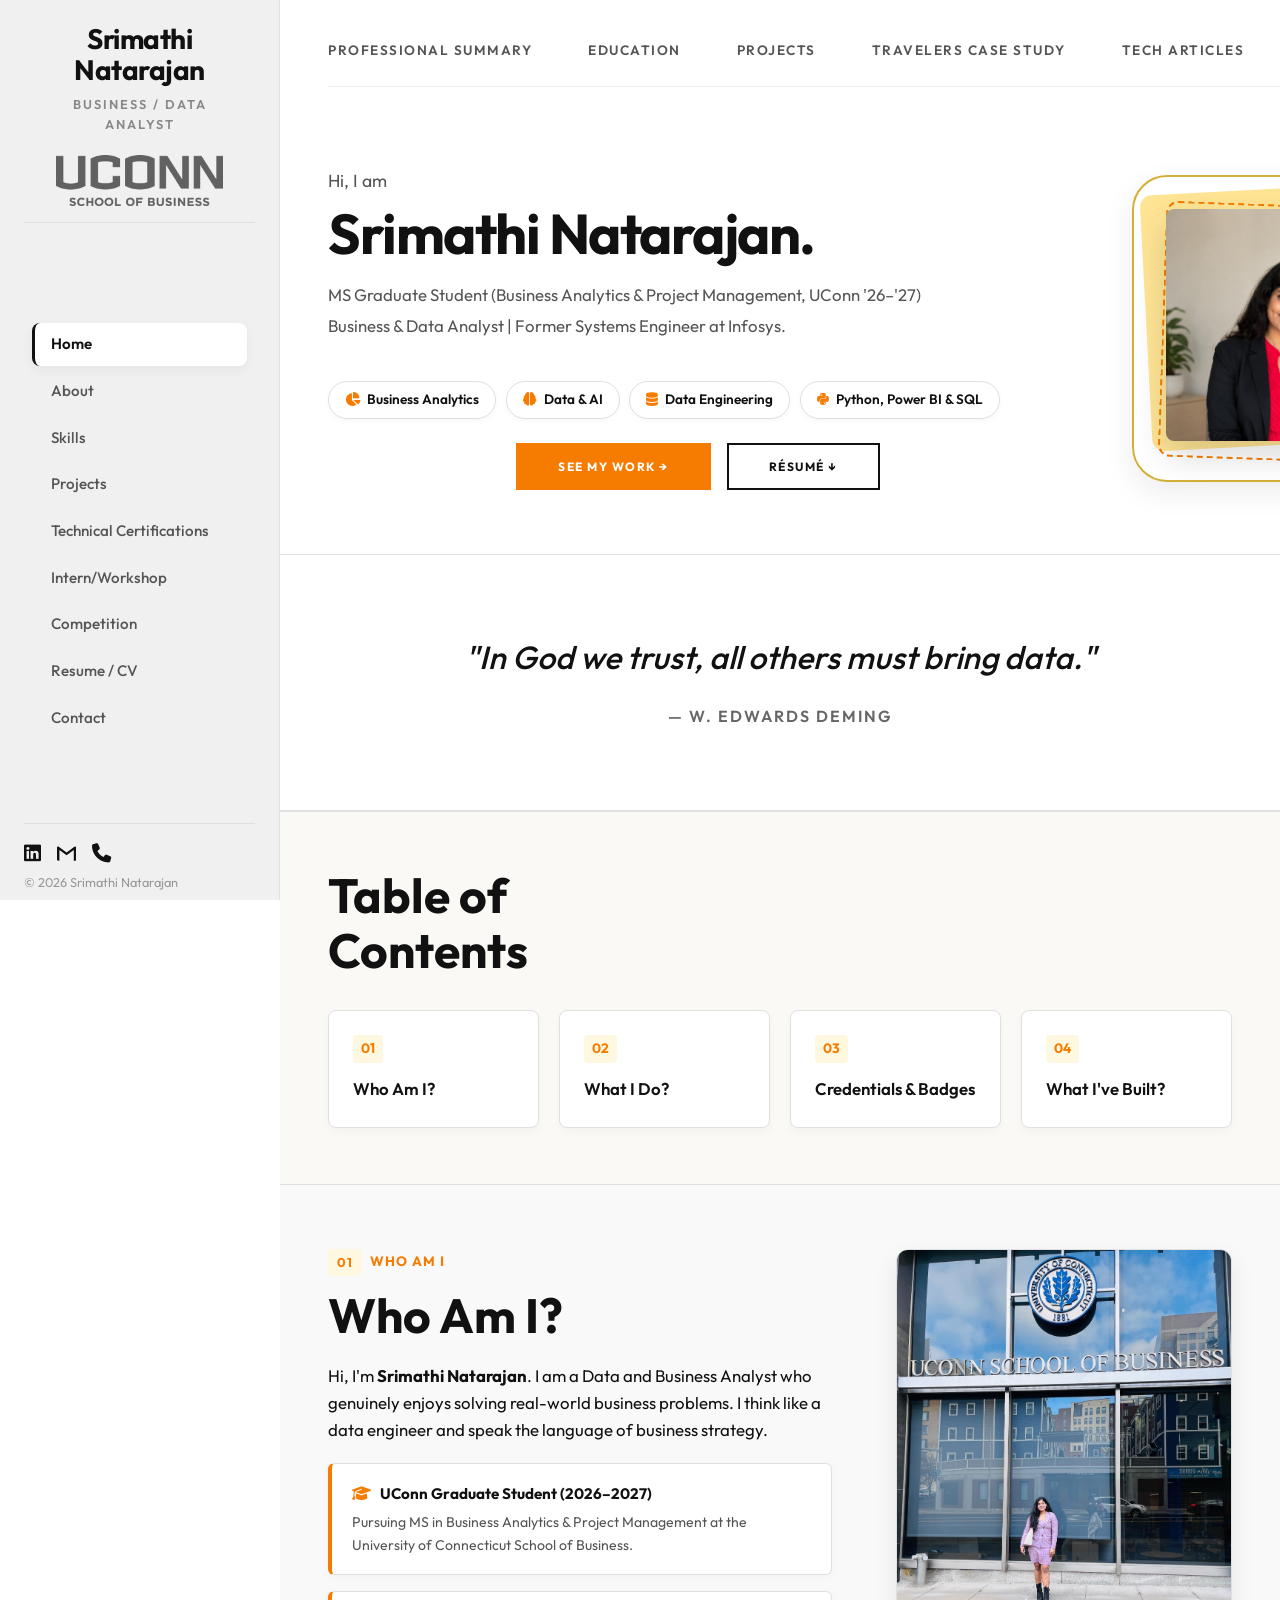
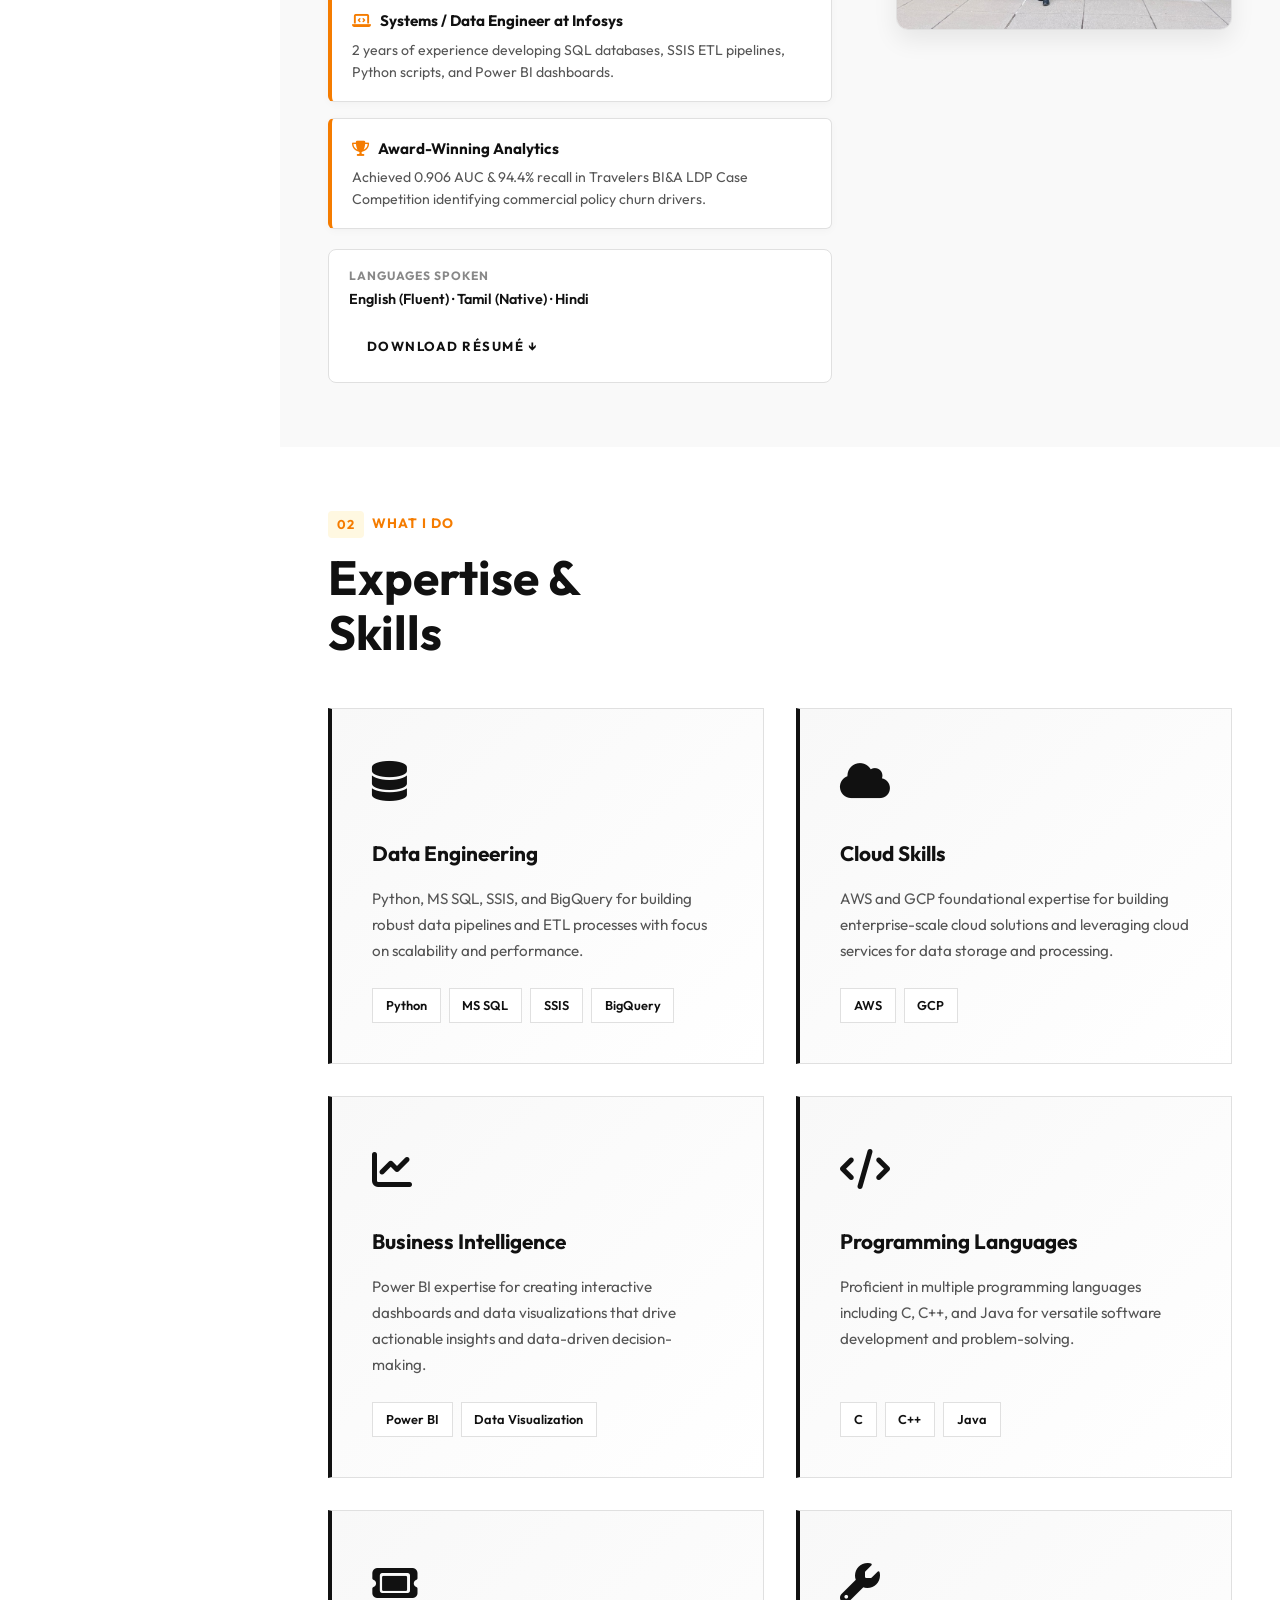
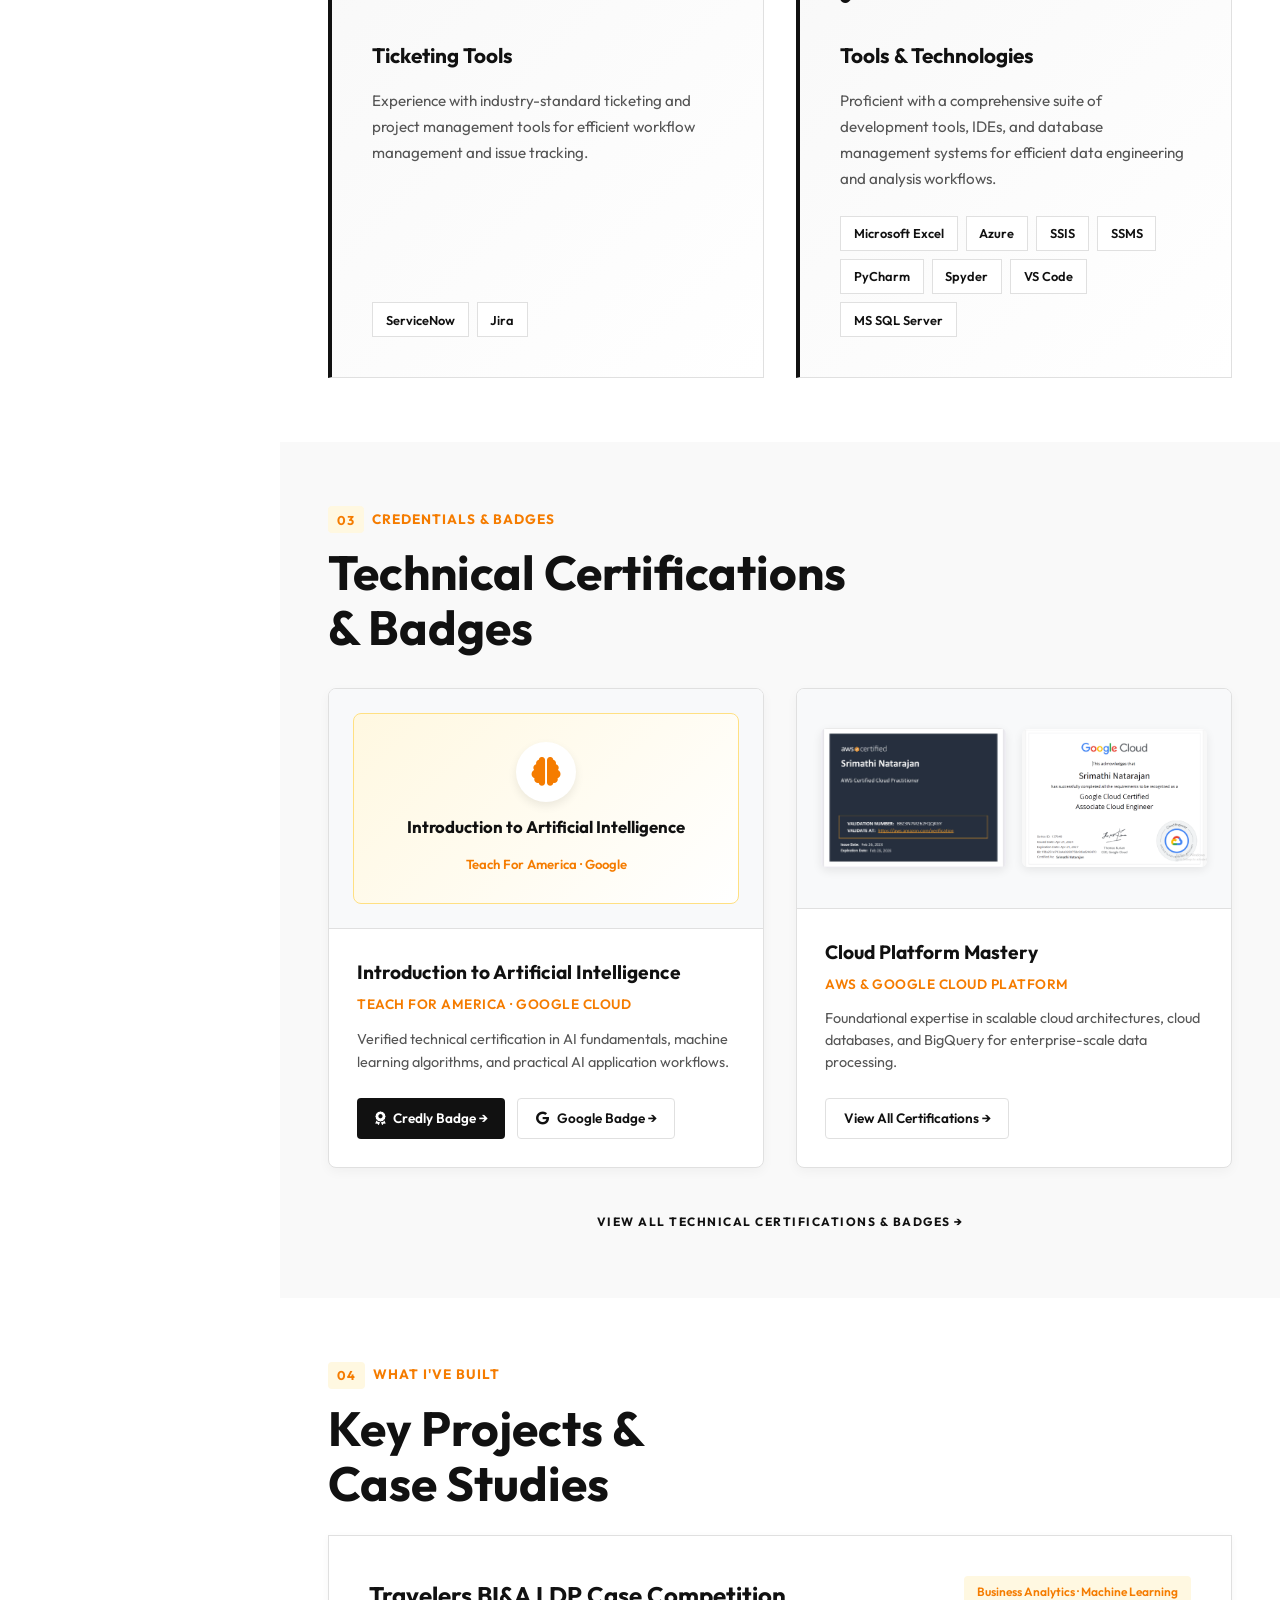
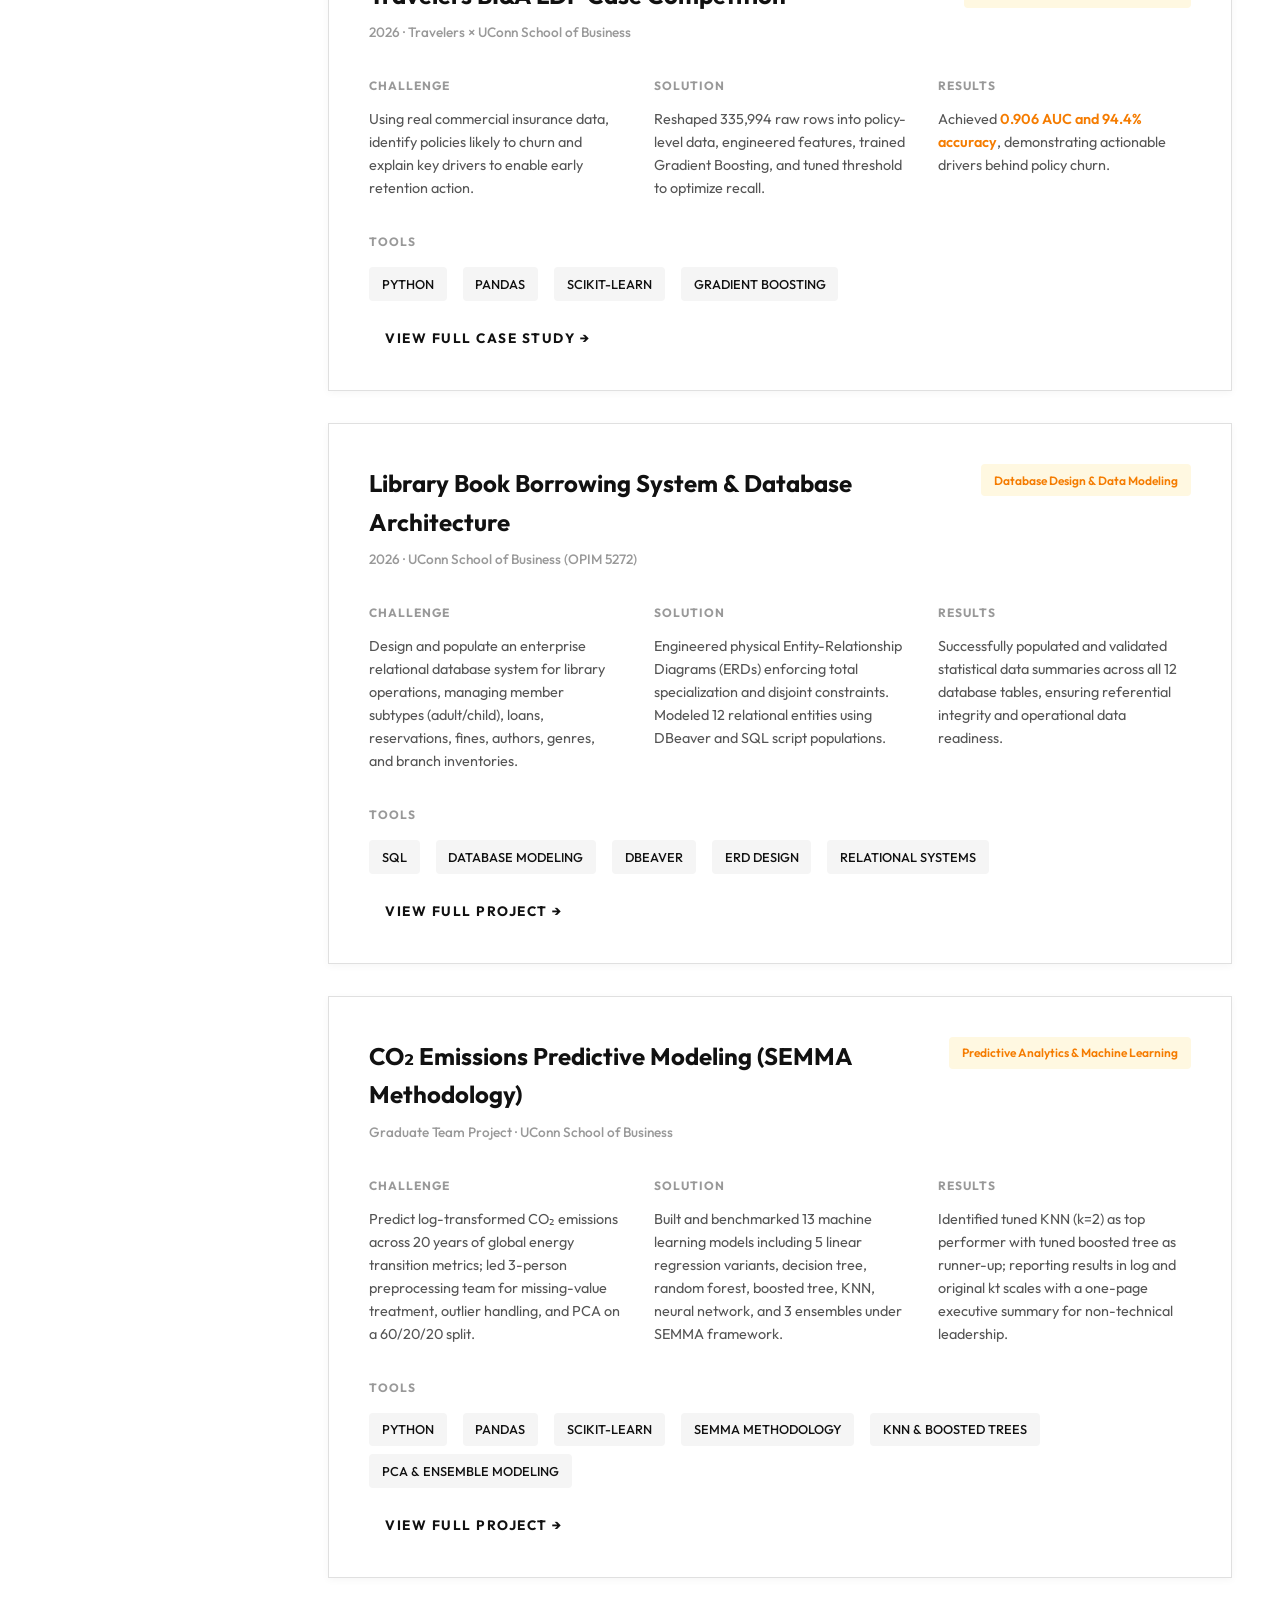
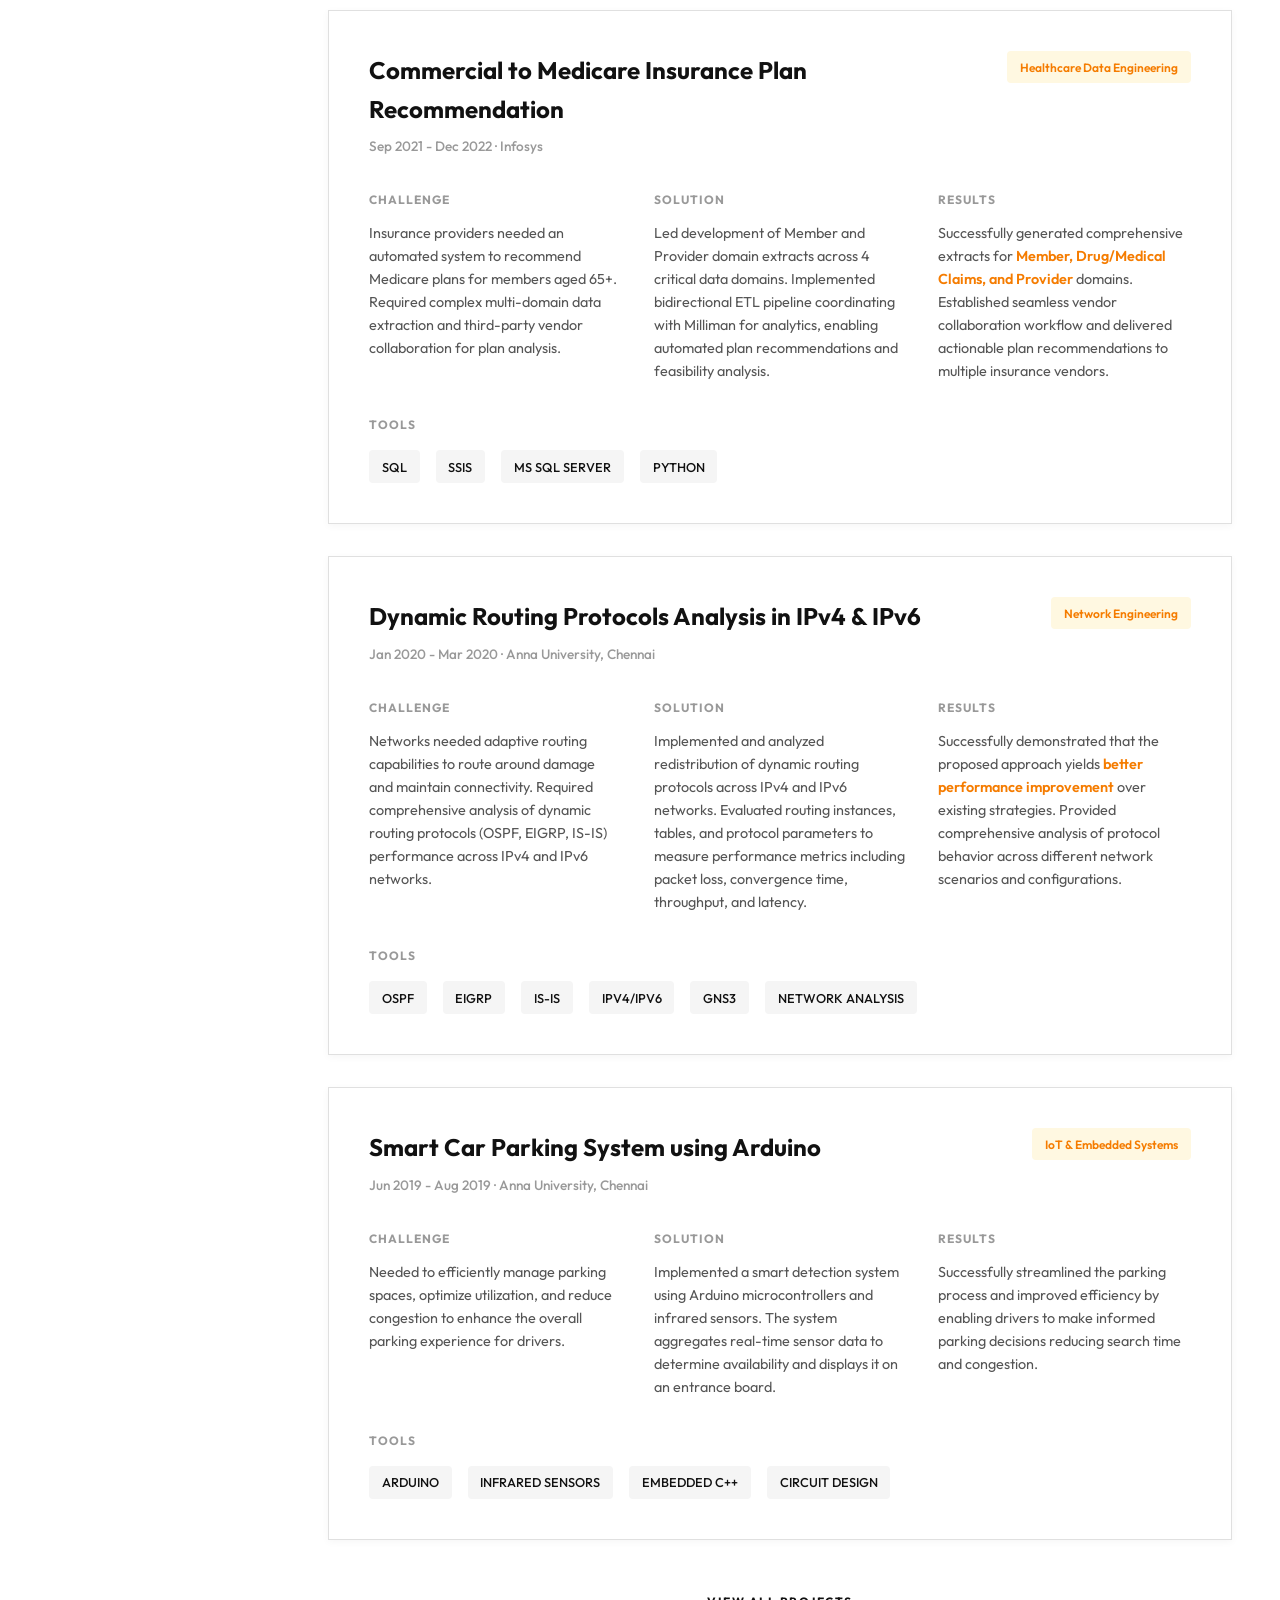
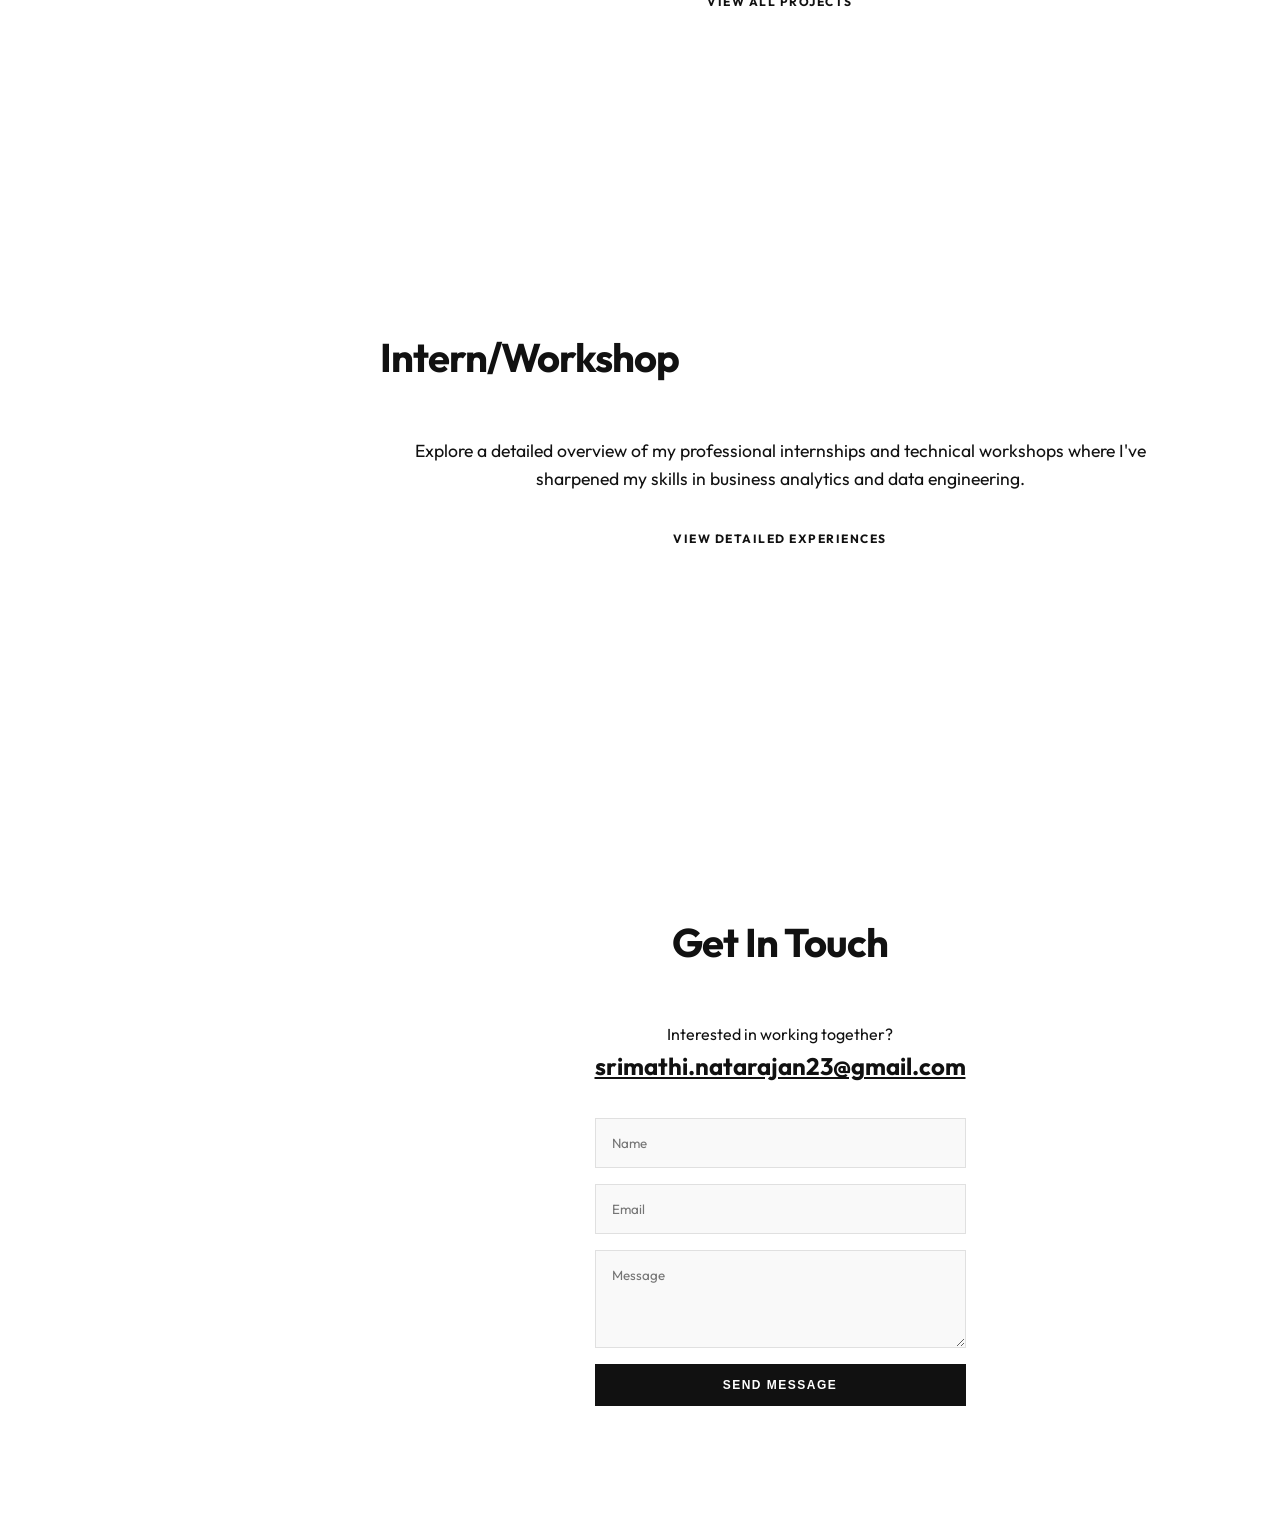
==== index.html @ 3b70337e "Add files via upload" ====
<!DOCTYPE html>
<html lang="en">

<head>
    <meta charset="UTF-8">
    <meta name="viewport" content="width=device-width, initial-scale=1.0">
    <title>Srimathi Natarajan | Portfolio</title>
    <meta name="description" content="Srimathi Natarajan-Business/Data Analyst delivering actionable insights.">
    <link rel="preconnect" href="https://fonts.googleapis.com">
    <link rel="preconnect" href="https://fonts.gstatic.com" crossorigin>
    <link href="https://fonts.googleapis.com/css2?family=Outfit:wght@300;400;500;600;700&display=swap" rel="stylesheet">
    <link rel="stylesheet" href="https://cdnjs.cloudflare.com/ajax/libs/font-awesome/6.4.0/css/all.min.css">
    <link rel="stylesheet" href="style.css">
</head>

<body>
    <div class="app-layout">
        <!-- Sidebar Navigation -->
        <aside class="sidebar">
            <div class="sidebar-header">
                <h2>Srimathi Natarajan</h2>
                <p>Business / Data Analyst</p>
                <div class="logo-container">
                    <img src="uconn_business_logo.png" alt="Uconn Business Logo" class="uconn-logo">
                </div>
            </div>

            <nav class="sidebar-nav">
                <a href="index.html#hero" class="nav-link">Home</a>
                <a href="index.html#about" class="nav-link">About</a>
                <a href="index.html#skills" class="nav-link">Skills</a>
                <a href="projects.html" class="nav-link">Projects</a>
                <a href="certifications.html" class="nav-link">Technical Certifications</a>
                <a href="intern-workshop.html" class="nav-link">Intern/Workshop</a>
                <a href="travelers-case-study.html" class="nav-link">Competition</a>
                <a href="Srimathi_Natarajan_Resume.pdf" target="_blank" class="nav-link"
                    download="Srimathi_Natarajan_Resume">Resume / CV</a>
                <a href="index.html#contact" class="nav-link">Contact</a>
            </nav>

            <div class="sidebar-footer">
                <div class="social-links">
                    <button class="social-btn" data-url="https://www.linkedin.com/in/srimathi-natarajan-424b54169">
                        <i class="fa-brands fa-linkedin"></i>
                    </button>
                    <button class="social-btn"
                        data-url="https://mail.google.com/mail/?view=cm&fs=1&to=srimathi.natarajan23@gmail.com">
                        <svg class="gmail-icon" xmlns="http://www.w3.org/2000/svg" viewBox="0 0 24 24">
                            <path
                                d="M24 4.5v15c0 .85-.65 1.5-1.5 1.5H21V7.39l-9 6.58-9-6.58V21H1.5C.65 21 0 20.35 0 19.5v-15c0-1.17 1.32-1.88 2.26-1.19L12 10.61l9.74-7.3c.94-.69 2.26 0 2.26 1.19z" />
                        </svg>
                    </button>
                    <button class="social-btn" data-url="tel:8607077606">
                        <i class="fa-solid fa-phone"></i>
                    </button>
                </div>
                <p>&copy; <span id="year"></span> Srimathi Natarajan</p>
            </div>
        </aside>

        <!-- Mobile Header Toggle -->
        <div class="mobile-toggle-bar">
            <div class="brand">Srimathi</div>
            <button class="menu-toggle"><i class="fa-solid fa-bars"></i></button>
        </div>

        <!-- Main Content -->
        <main class="main-content">
            <!-- Hero Section -->
            <section id="hero" class="section hero-section">
                <div class="container hero-container-stacked">
                    <!-- Navigation at the very top of hero section -->
                    <div class="hero-sub-nav">
                        <a href="professional-summary.html">Professional Summary</a>
                        <a href="education.html">Education</a>
                        <a href="projects.html">Projects</a>
                        <a href="travelers-case-study.html">Travelers Case Study</a>
                        <a href="tech-articles.html">Tech Articles</a>
                        <a href="volunteership.html">Volunteership</a>
                    </div>

                    <div class="hero-container">
                        <div class="hero-text">
                            <p class="greeting">Hi, I am</p>
                            <h1>Srimathi Natarajan.</h1>
                            <h3>MS Graduate Student (Business Analytics &amp; Project Management, UConn '26–'27)<br>
                                Business &amp; Data Analyst | Former Systems Engineer at Infosys.</h3>
                            
                            <!-- Hero Skill Pill Tags (Meghana Style) -->
                            <div class="hero-tags">
                                <span class="hero-tag-pill"><i class="fa-solid fa-chart-pie" style="color:#f57c00; margin-right:4px;"></i> Business Analytics</span>
                                <span class="hero-tag-pill"><i class="fa-solid fa-brain" style="color:#f57c00; margin-right:4px;"></i> Data &amp; AI</span>
                                <span class="hero-tag-pill"><i class="fa-solid fa-database" style="color:#f57c00; margin-right:4px;"></i> Data Engineering</span>
                                <span class="hero-tag-pill"><i class="fa-brands fa-python" style="color:#f57c00; margin-right:4px;"></i> Python, Power BI &amp; SQL</span>
                            </div>

                            <div class="hero-actions" style="margin-top: 1.5rem;">
                                <a href="#work" class="btn btn-primary" style="background:#f57c00; border-color:#f57c00;">SEE MY WORK &rarr;</a>
                                <a href="Srimathi_Natarajan_Resume.pdf" target="_blank" class="btn btn-outline">RÉSUMÉ &darr;</a>
                            </div>
                        </div>

                        <!-- Photo Stack Effect (Meghana Style) -->
                        <div class="hero-image-wrapper">
                            <div class="hero-photo-stack">
                                <div class="sq sq1"></div>
                                <div class="sq sq2"></div>
                                <img src="srimathi_about_photo.jpg" alt="Srimathi Natarajan" class="profile-img">
                            </div>
                        </div>
                    </div>
                </div>
            </section>

            <!-- Quote Section -->
            <section class="quote-section">
                <div class="container">
                    <div class="quote-content">
                        <p class="quote-text">"In God we trust, all others must bring data."</p>
                        <p class="quote-author">— W. Edwards Deming</p>
                    </div>
                </div>
            </section>

            <!-- Table of Contents Section (Meghana Style) -->
            <section id="toc" class="toc-section">
                <div class="container">
                    <div class="toc-top">
                        <h2 class="display-title" style="margin-bottom:0">Table of<br>Contents</h2>
                        <div style="max-width: 320px; color: #f57c00;">
                            <svg viewBox="0 0 400 36" fill="none" xmlns="http://www.w3.org/2000/svg" preserveAspectRatio="none">
                                <path d="M0 18 Q 25 2 50 18 T 100 18 T 150 18 T 200 18 T 250 18 T 300 18 T 350 18 T 400 18" stroke="currentColor" stroke-width="2.5" fill="none"/>
                                <path d="M0 28 Q 25 12 50 28 T 100 28 T 150 28 T 200 28 T 250 28 T 300 28 T 350 28 T 400 28" stroke="currentColor" stroke-width="2" fill="none" opacity="0.4"/>
                            </svg>
                        </div>
                    </div>
                    <div class="toc-grid">
                        <a href="#about" class="toc-card"><span>01</span>Who Am I?</a>
                        <a href="#skills" class="toc-card"><span>02</span>What I Do?</a>
                        <a href="#certifications" class="toc-card"><span>03</span>Credentials &amp; Badges</a>
                        <a href="#projects" class="toc-card"><span>04</span>What I've Built?</a>
                    </div>
                </div>
            </section>

            <!-- About Section (Who Am I?) -->
            <section id="about" class="section bg-grey">
                <div class="container">
                    <div class="about-grid" style="align-items: flex-start;">
                        <!-- Left Column: Bio & Core Highlights -->
                        <div class="about-text">
                            <div class="eyebrow-badge"><span class="eyebrow-num">01</span> Who Am I</div>
                            <h2 class="display-title" style="margin-bottom: 1.25rem;">Who Am I?</h2>

                            <p style="font-size: 1.05rem; line-height: 1.6; color: var(--text-black); margin-bottom: 1.25rem;">
                                Hi, I'm <strong>Srimathi Natarajan</strong>. I am a Data and Business Analyst who genuinely enjoys solving real-world business problems. I think like a data engineer and speak the language of business strategy.
                            </p>

                            <!-- Feature Highlight Cards to eliminate white space -->
                            <div style="display: flex; flex-direction: column; gap: 1rem; margin-top: 1.25rem;">
                                <div style="background: #fff; border: 1px solid var(--border-color); border-left: 4px solid #f57c00; padding: 1.1rem 1.25rem; border-radius: 6px; box-shadow: 0 2px 8px rgba(0,0,0,0.03);">
                                    <h4 style="font-size: 0.95rem; font-weight: 700; margin-bottom: 0.3rem; color: var(--text-black);"><i class="fa-solid fa-graduation-cap" style="color:#f57c00; margin-right: 6px;"></i> UConn Graduate Student (2026–2027)</h4>
                                    <p style="font-size: 0.88rem; color: var(--text-grey); margin: 0;">Pursuing MS in Business Analytics &amp; Project Management at the University of Connecticut School of Business.</p>
                                </div>

                                <div style="background: #fff; border: 1px solid var(--border-color); border-left: 4px solid #f57c00; padding: 1.1rem 1.25rem; border-radius: 6px; box-shadow: 0 2px 8px rgba(0,0,0,0.03);">
                                    <h4 style="font-size: 0.95rem; font-weight: 700; margin-bottom: 0.3rem; color: var(--text-black);"><i class="fa-solid fa-laptop-code" style="color:#f57c00; margin-right: 6px;"></i> Systems / Data Engineer at Infosys</h4>
                                    <p style="font-size: 0.88rem; color: var(--text-grey); margin: 0;">2 years of experience developing SQL databases, SSIS ETL pipelines, Python scripts, and Power BI dashboards.</p>
                                </div>

                                <div style="background: #fff; border: 1px solid var(--border-color); border-left: 4px solid #f57c00; padding: 1.1rem 1.25rem; border-radius: 6px; box-shadow: 0 2px 8px rgba(0,0,0,0.03);">
                                    <h4 style="font-size: 0.95rem; font-weight: 700; margin-bottom: 0.3rem; color: var(--text-black);"><i class="fa-solid fa-trophy" style="color:#f57c00; margin-right: 6px;"></i> Award-Winning Analytics</h4>
                                    <p style="font-size: 0.88rem; color: var(--text-grey); margin: 0;">Achieved 0.906 AUC &amp; 94.4% recall in Travelers BI&amp;A LDP Case Competition identifying commercial policy churn drivers.</p>
                                </div>
                            </div>

                            <!-- Languages & Resume Download Action Bar -->
                            <div style="display: flex; flex-wrap: wrap; align-items: center; justify-content: space-between; gap: 1rem; margin-top: 1.25rem; background: #fff; border: 1px solid var(--border-color); padding: 1rem 1.25rem; border-radius: 8px;">
                                <div>
                                    <span style="font-size: 0.75rem; font-weight: 700; text-transform: uppercase; color: #888; letter-spacing: 1px; display: block;">Languages Spoken</span>
                                    <span style="font-size: 0.9rem; font-weight: 600; color: var(--text-black);">English (Fluent) &middot; Tamil (Native) &middot; Hindi</span>
                                </div>
                                <a href="Srimathi_Natarajan_Resume.pdf" target="_blank" class="btn btn-dark" style="text-decoration: none; font-size: 0.82rem; padding: 0.55rem 1.1rem; border-radius: 4px;">Download Résumé &darr;</a>
                            </div>
                        </div>

                        <!-- Right Column: UConn Photo -->
                        <div class="about-visuals" style="width: 100%;">
                            <div style="width: 100%; border-radius: 12px; overflow: hidden; border: 1px solid var(--border-color); box-shadow: 0 10px 25px rgba(0,0,0,0.08); background: #fff;">
                                <img src="srimathi_uconn_school_of_business.jpg" alt="Srimathi Natarajan - UConn School of Business" style="width: 100%; height: auto; display: block; object-fit: contain;">
                            </div>
                        </div>
                    </div>
                </div>
            </section>


            <!-- Skills Section -->
            <section id="skills" class="section">
                <div class="container">
                    <div class="eyebrow-badge"><span class="eyebrow-num">02</span> What I Do</div>
                    <h2 class="display-title">Expertise &amp;<br>Skills</h2>
                    <div class="skills-grid">
                        <!-- Data Engineering Card -->
                        <div class="skill-card">
                            <div class="skill-icon">
                                <i class="fa-solid fa-database"></i>
                            </div>
                            <h3 class="skill-card-title">Data Engineering</h3>
                            <p class="skill-card-desc">Python, MS SQL, SSIS, and BigQuery for building robust data
                                pipelines and ETL processes with focus on scalability and performance.</p>
                            <div class="skill-tags">
                                <span>Python</span>
                                <span>MS SQL</span>
                                <span>SSIS</span>
                                <span>BigQuery</span>
                            </div>
                        </div>

                        <!-- Cloud Platforms Card -->
                        <div class="skill-card">
                            <div class="skill-icon">
                                <i class="fa-solid fa-cloud"></i>
                            </div>
                            <h3 class="skill-card-title">Cloud Skills</h3>
                            <p class="skill-card-desc">AWS and GCP foundational expertise for building enterprise-scale
                                cloud solutions and leveraging cloud services for data storage and processing.</p>
                            <div class="skill-tags">
                                <span>AWS</span>
                                <span>GCP</span>
                            </div>
                        </div>

                        <!-- Business Intelligence Card -->
                        <div class="skill-card">
                            <div class="skill-icon">
                                <i class="fa-solid fa-chart-line"></i>
                            </div>
                            <h3 class="skill-card-title">Business Intelligence</h3>
                            <p class="skill-card-desc">Power BI expertise for creating interactive dashboards and data
                                visualizations that drive actionable insights and data-driven decision-making.</p>
                            <div class="skill-tags">
                                <span>Power BI</span>
                                <span>Data Visualization</span>
                            </div>
                        </div>

                        <!-- Programming Languages Card -->
                        <div class="skill-card">
                            <div class="skill-icon">
                                <i class="fa-solid fa-code"></i>
                            </div>
                            <h3 class="skill-card-title">Programming Languages</h3>
                            <p class="skill-card-desc">Proficient in multiple programming languages including C, C++,
                                and Java for versatile software development and problem-solving.</p>
                            <div class="skill-tags">
                                <span>C</span>
                                <span>C++</span>
                                <span>Java</span>
                            </div>
                        </div>

                        <!-- Ticketing Tools Card -->
                        <div class="skill-card">
                            <div class="skill-icon">
                                <i class="fa-solid fa-ticket"></i>
                            </div>
                            <h3 class="skill-card-title">Ticketing Tools</h3>
                            <p class="skill-card-desc">Experience with industry-standard ticketing and project
                                management tools for efficient workflow management and issue tracking.</p>
                            <div class="skill-tags">
                                <span>ServiceNow</span>
                                <span>Jira</span>
                            </div>
                        </div>

                        <!-- Tools & Technologies Card -->
                        <div class="skill-card">
                            <div class="skill-icon">
                                <i class="fa-solid fa-wrench"></i>
                            </div>
                            <h3 class="skill-card-title">Tools & Technologies</h3>
                            <p class="skill-card-desc">Proficient with a comprehensive suite of development tools, IDEs,
                                and database management systems for efficient data engineering and analysis workflows.
                            </p>
                            <div class="skill-tags">
                                <span>Microsoft Excel</span>
                                <span>Azure</span>
                                <span>SSIS</span>
                                <span>SSMS</span>
                                <span>PyCharm</span>
                                <span>Spyder</span>
                                <span>VS Code</span>
                                <span>MS SQL Server</span>
                            </div>
                        </div>
                    </div>
                </div>
            </section>

            <!-- Certifications & Badges Section -->
            <section id="certifications" class="section bg-grey">
                <div class="container">
                    <div class="eyebrow-badge"><span class="eyebrow-num">03</span> Credentials &amp; Badges</div>
                    <h2 class="display-title">Technical Certifications<br>&amp; Badges</h2>
                    <div class="cert-showcase-grid">

                        <!-- AI Certification Card -->
                        <div class="cert-visual-card">
                            <div class="cert-media-wrap">
                                <div class="cert-badge-box">
                                    <div class="cert-badge-icon-wrapper">
                                        <i class="fa-solid fa-brain"></i>
                                    </div>
                                    <strong style="font-size: 1.05rem; color: var(--text-black);">Introduction to Artificial Intelligence</strong>
                                    <span style="font-size: 0.82rem; color: #f57c00; font-weight: 600;">Teach For America &middot; Google</span>
                                </div>
                            </div>
                            <div class="cert-body">
                                <h3>Introduction to Artificial Intelligence</h3>
                                <p class="cert-org">Teach For America &middot; Google Cloud</p>
                                <p>Verified technical certification in AI fundamentals, machine learning algorithms, and practical AI application workflows.</p>
                                <div class="cert-links">
                                    <a href="https://www.credly.com/badges/fa4dc673-edb9-4916-a87b-080b21020814" target="_blank" rel="noopener noreferrer" class="cert-link-btn">
                                        <i class="fa-solid fa-award"></i> Credly Badge &rarr;
                                    </a>
                                    <a href="https://www.skills.google/public_profiles/f2c7f823-67c6-489e-9fb5-f563c158ccdb/badges/26082432" target="_blank" rel="noopener noreferrer" class="cert-link-btn btn-outline-cert">
                                        <i class="fa-brands fa-google"></i> Google Badge &rarr;
                                    </a>
                                </div>
                            </div>
                        </div>

                        <!-- Cloud Mastery Card -->
                        <div class="cert-visual-card">
                            <div class="cert-media-wrap">
                                <img src="aws_certification.png" alt="AWS Certified Cloud Practitioner">
                                <img src="gcp_certification.png" alt="Google Cloud Certified Associate Cloud Engineer">
                            </div>
                            <div class="cert-body">
                                <h3>Cloud Platform Mastery</h3>
                                <p class="cert-org">AWS &amp; Google Cloud Platform</p>
                                <p>Foundational expertise in scalable cloud architectures, cloud databases, and BigQuery for enterprise-scale data processing.</p>
                                <div class="cert-links">
                                    <a href="certifications.html" class="cert-link-btn btn-outline-cert">
                                        View All Certifications &rarr;
                                    </a>
                                </div>
                            </div>
                        </div>

                    </div>
                    <div style="text-align: center; margin-top: 2.5rem;">
                        <a href="certifications.html" class="btn btn-dark" style="text-decoration: none;">View All Technical Certifications &amp; Badges &rarr;</a>
                    </div>
                </div>
            </section>

            <!-- Projects Section -->
            <section id="projects" class="section">
                <div class="container">
                    <div class="eyebrow-badge"><span class="eyebrow-num">04</span> What I've Built</div>
                    <h2 class="display-title">Key Projects &amp;<br>Case Studies</h2>
                    <div class="projects-grid">
                        <!-- Travelers BI&A Case Competition -->
                        <div class="project-card-modern">
                            <div class="project-header">
                                <h3>Travelers BI&amp;A LDP Case Competition</h3>
                                <span class="project-badge">Business Analytics · Machine Learning</span>
                            </div>
                            <p class="project-date">2026 · Travelers × UConn School of Business</p>

                            <div class="project-sections">
                                <div class="project-section">
                                    <h4>CHALLENGE</h4>
                                    <p>Using real commercial insurance data, identify policies likely to churn and explain key drivers to enable early retention action.</p>
                                </div>

                                <div class="project-section">
                                    <h4>SOLUTION</h4>
                                    <p>Reshaped 335,994 raw rows into policy-level data, engineered features, trained Gradient Boosting, and tuned threshold to optimize recall.</p>
                                </div>

                                <div class="project-section">
                                    <h4>RESULTS</h4>
                                    <p>Achieved <strong>0.906 AUC and 94.4% accuracy</strong>, demonstrating actionable drivers behind policy churn.</p>
                                </div>
                            </div>

                            <div class="project-tools">
                                <h4>TOOLS</h4>
                                <div class="tech-tags">
                                    <span>Python</span>
                                    <span>pandas</span>
                                    <span>scikit-learn</span>
                                    <span>Gradient Boosting</span>
                                </div>
                            </div>
                            <div style="margin-top: 1.5rem;">
                                <a href="travelers-case-study.html" class="btn btn-dark" style="text-decoration: none; font-size: 0.85rem; padding: 0.5rem 1rem;">View Full Case Study &rarr;</a>
                            </div>
                        </div>

                        <!-- Library Book Borrowing System (OPIM 5272) -->
                        <div class="project-card-modern">
                            <div class="project-header">
                                <h3>Library Book Borrowing System &amp; Database Architecture</h3>
                                <span class="project-badge">Database Design &amp; Data Modeling</span>
                            </div>
                            <p class="project-date">2026 · UConn School of Business (OPIM 5272)</p>

                            <div class="project-sections">
                                <div class="project-section">
                                    <h4>CHALLENGE</h4>
                                    <p>Design and populate an enterprise relational database system for library operations, managing member subtypes (adult/child), loans, reservations, fines, authors, genres, and branch inventories.</p>
                                </div>

                                <div class="project-section">
                                    <h4>SOLUTION</h4>
                                    <p>Engineered physical Entity-Relationship Diagrams (ERDs) enforcing total specialization and disjoint constraints. Modeled 12 relational entities using DBeaver and SQL script populations.</p>
                                </div>

                                <div class="project-section">
                                    <h4>RESULTS</h4>
                                    <p>Successfully populated and validated statistical data summaries across all 12 database tables, ensuring referential integrity and operational data readiness.</p>
                                </div>
                            </div>

                            <div class="project-tools">
                                <h4>TOOLS</h4>
                                <div class="tech-tags">
                                    <span>SQL</span>
                                    <span>Database Modeling</span>
                                    <span>DBeaver</span>
                                    <span>ERD Design</span>
                                    <span>Relational Systems</span>
                                </div>
                            </div>
                            <div style="margin-top: 1.5rem;">
                                <a href="library-database-case-study.html" class="btn btn-dark" style="text-decoration: none; font-size: 0.85rem; padding: 0.5rem 1rem;">View Full Project &rarr;</a>
                            </div>
                        </div>

                        <!-- Global Energy & CO2 Emissions Predictive Modeling (SEMMA Methodology) -->
                        <div class="project-card-modern">
                            <div class="project-header">
                                <h3>CO₂ Emissions Predictive Modeling (SEMMA Methodology)</h3>
                                <span class="project-badge">Predictive Analytics &amp; Machine Learning</span>
                            </div>
                            <p class="project-date">Graduate Team Project · UConn School of Business</p>

                            <div class="project-sections">
                                <div class="project-section">
                                    <h4>CHALLENGE</h4>
                                    <p>Predict log-transformed CO₂ emissions across 20 years of global energy transition metrics; led 3-person preprocessing team for missing-value treatment, outlier handling, and PCA on a 60/20/20 split.</p>
                                </div>

                                <div class="project-section">
                                    <h4>SOLUTION</h4>
                                    <p>Built and benchmarked 13 machine learning models including 5 linear regression variants, decision tree, random forest, boosted tree, KNN, neural network, and 3 ensembles under SEMMA framework.</p>
                                </div>

                                <div class="project-section">
                                    <h4>RESULTS</h4>
                                    <p>Identified tuned KNN (k=2) as top performer with tuned boosted tree as runner-up; reporting results in log and original kt scales with a one-page executive summary for non-technical leadership.</p>
                                </div>
                            </div>

                            <div class="project-tools">
                                <h4>TOOLS</h4>
                                <div class="tech-tags">
                                    <span>Python</span>
                                    <span>pandas</span>
                                    <span>scikit-learn</span>
                                    <span>SEMMA Methodology</span>
                                    <span>KNN &amp; Boosted Trees</span>
                                    <span>PCA &amp; Ensemble Modeling</span>
                                </div>
                            </div>
                            <div style="margin-top: 1.5rem;">
                                <a href="sustainable-energy-case-study.html" class="btn btn-dark" style="text-decoration: none; font-size: 0.85rem; padding: 0.5rem 1rem;">View Full Project &rarr;</a>
                            </div>
                        </div>

                        <!-- Infosys Project -->
                        <div class="project-card-modern">
                            <div class="project-header">
                                <h3>Commercial to Medicare Insurance Plan Recommendation</h3>
                                <span class="project-badge">Healthcare Data Engineering</span>
                            </div>
                            <p class="project-date">Sep 2021 - Dec 2022 · Infosys</p>

                            <div class="project-sections">
                                <div class="project-section">
                                    <h4>CHALLENGE</h4>
                                    <p>Insurance providers needed an automated system to recommend Medicare plans for
                                        members aged 65+. Required complex multi-domain data extraction and third-party
                                        vendor collaboration for plan analysis.</p>
                                </div>

                                <div class="project-section">
                                    <h4>SOLUTION</h4>
                                    <p>Led development of Member and Provider domain extracts across 4 critical data
                                        domains. Implemented bidirectional ETL pipeline coordinating with Milliman for
                                        analytics, enabling automated plan recommendations and feasibility analysis.</p>
                                </div>

                                <div class="project-section">
                                    <h4>RESULTS</h4>
                                    <p>Successfully generated comprehensive extracts for <strong>Member, Drug/Medical
                                            Claims, and Provider</strong> domains. Established seamless vendor
                                        collaboration workflow and delivered actionable plan recommendations to multiple
                                        insurance vendors.</p>
                                </div>
                            </div>

                            <div class="project-tools">
                                <h4>TOOLS</h4>
                                <div class="tech-tags">
                                    <span>SQL</span>
                                    <span>SSIS</span>
                                    <span>MS SQL Server</span>
                                    <span>Python</span>
                                </div>
                            </div>
                        </div>

                        <!-- Anna University Project -->
                        <div class="project-card-modern">
                            <div class="project-header">
                                <h3>Dynamic Routing Protocols Analysis in IPv4 & IPv6</h3>
                                <span class="project-badge">Network Engineering</span>
                            </div>
                            <p class="project-date">Jan 2020 - Mar 2020 · Anna University, Chennai</p>

                            <div class="project-sections">
                                <div class="project-section">
                                    <h4>CHALLENGE</h4>
                                    <p>Networks needed adaptive routing capabilities to route around damage and maintain
                                        connectivity. Required comprehensive analysis of dynamic routing protocols
                                        (OSPF, EIGRP, IS-IS) performance across IPv4 and IPv6 networks.</p>
                                </div>

                                <div class="project-section">
                                    <h4>SOLUTION</h4>
                                    <p>Implemented and analyzed redistribution of dynamic routing protocols across IPv4
                                        and IPv6 networks. Evaluated routing instances, tables, and protocol parameters
                                        to measure performance metrics including packet loss, convergence time,
                                        throughput, and latency.</p>
                                </div>

                                <div class="project-section">
                                    <h4>RESULTS</h4>
                                    <p>Successfully demonstrated that the proposed approach yields <strong>better
                                            performance improvement</strong> over existing strategies. Provided
                                        comprehensive analysis of protocol behavior across different network scenarios
                                        and configurations.</p>
                                </div>
                            </div>

                            <div class="project-tools">
                                <h4>TOOLS</h4>
                                <div class="tech-tags">
                                    <span>OSPF</span>
                                    <span>EIGRP</span>
                                    <span>IS-IS</span>
                                    <span>IPv4/IPv6</span>
                                    <span>GNS3</span>
                                    <span>Network Analysis</span>
                                </div>
                            </div>
                        </div>

                        <!-- Smart Car Parking Project -->
                        <div class="project-card-modern">
                            <div class="project-header">
                                <h3>Smart Car Parking System using Arduino</h3>
                                <span class="project-badge">IoT & Embedded Systems</span>
                            </div>
                            <p class="project-date">Jun 2019 - Aug 2019 · Anna University, Chennai</p>

                            <div class="project-sections">
                                <div class="project-section">
                                    <h4>CHALLENGE</h4>
                                    <p>Needed to efficiently manage parking spaces, optimize utilization, and reduce
                                        congestion to enhance the overall parking experience for drivers.</p>
                                </div>

                                <div class="project-section">
                                    <h4>SOLUTION</h4>
                                    <p>Implemented a smart detection system using Arduino microcontrollers and infrared
                                        sensors. The system aggregates real-time sensor data to determine availability
                                        and displays it on an entrance board.</p>
                                </div>

                                <div class="project-section">
                                    <h4>RESULTS</h4>
                                    <p>Successfully streamlined the parking process and improved efficiency by enabling
                                        drivers to make informed parking decisions reducing search time and congestion.
                                    </p>
                                </div>
                            </div>

                            <div class="project-tools">
                                <h4>TOOLS</h4>
                                <div class="tech-tags">
                                    <span>Arduino</span>
                                    <span>Infrared Sensors</span>
                                    <span>Embedded C++</span>
                                    <span>Circuit Design</span>
                                </div>
                            </div>
                        </div>
                    </div>
                    <div style="text-align: center; margin-top: 3rem;">
                        <a href="projects.html" class="btn btn-dark" style="text-decoration: none;">View All
                            Projects</a>
                    </div>
                </div>
            </section>

            <!-- Intern/Workshop Section -->
            <section id="intern-workshop" class="section">
                <div class="container">
                    <h2 class="section-title">Intern/Workshop</h2>
                    <div class="intern-preview" style="text-align: center; max-width: 800px; margin: 0 auto;">
                        <p style="margin-bottom: 2rem; font-size: 1.1rem; line-height: 1.6;">Explore a detailed overview
                            of my professional internships and technical workshops where I've sharpened my skills in
                            business analytics and data engineering.</p>
                        <a href="intern-workshop.html" class="btn btn-dark" style="text-decoration: none;">View Detailed
                            Experiences</a>
                    </div>
                </div>
            </section>

            <!-- Contact Section -->
            <section id="contact" class="section">
                <div class="container contact-container">
                    <h2 class="section-title">Get In Touch</h2>
                    <p>Interested in working together?</p>
                    <a href="mailto:srimathi.natarajan23@gmail.com" class="email-btn">srimathi.natarajan23@gmail.com</a>

                    <form class="simple-form" action="https://formspree.io/f/xaqyawpe" method="POST">
                        <input type="text" name="name" placeholder="Name" required>
                        <input type="email" name="email" placeholder="Email" required>
                        <textarea name="message" rows="4" placeholder="Message" required></textarea>
                        <button type="submit" class="btn btn-primary">Send Message</button>
                    </form>
                </div>
            </section>
        </main>
    </div>

    <script src="script.js"></script>
</body>

</html>
---- style.css ----
:root {
    /* Strict Neutral Monochrome - Grey & White */
    --bg-white: #ffffff;
    --bg-grey: #f9f9f9;
    --bg-sidebar: #f0f0f0;
    /* Light Grey Sidebar */

    --text-black: #111111;
    --text-grey: #555555;
    --border-color: #e0e0e0;

    --font-main: 'Outfit', sans-serif;
    --transition: all 0.3s ease;

    --sidebar-width: 280px;
}

* {
    margin: 0;
    padding: 0;
    box-sizing: border-box;
}

html {
    scroll-behavior: smooth;
}

body {
    font-family: var(--font-main);
    color: var(--text-black);
    background-color: var(--bg-white);
    line-height: 1.6;
}

a {
    text-decoration: none;
    color: inherit;
    transition: var(--transition);
}

img {
    max-width: 100%;
    display: block;
}

/* Layout */
.app-layout {
    display: flex;
    min-height: 100vh;
}

/* Sidebar Styling */
.sidebar {
    width: var(--sidebar-width);
    background-color: var(--bg-sidebar);
    height: 100vh;
    position: fixed;
    top: 0;
    left: 0;
    padding: 0.5rem 1.5rem;
    display: flex;
    flex-direction: column;
    justify-content: space-between;
    border-right: 1px solid var(--border-color);
    z-index: 100;
}

.sidebar-header {
    margin-bottom: 0.5rem;
}

.logo-container {
    display: flex;
    align-items: center;
    gap: 1rem;
    margin-bottom: 0.5rem;
    margin-top: 0.5rem;
    /* Space between logos and name */
}

.sidebar-header h2 {
    font-size: 1.5rem;
    font-weight: 700;
    letter-spacing: -0.5px;
    margin-bottom: 0px;
    line-height: 1.1;
}

.sidebar-header p {
    color: var(--text-grey);
    font-size: 0.9rem;
    text-transform: uppercase;
    letter-spacing: 1px;
    font-weight: 500;
}

.uconn-logo {
    width: 100%;
    max-width: 160px;
    /* Slightly smaller */
    height: auto;
    object-fit: contain;
    display: block;
    margin: 0 auto;
    filter: grayscale(100%) opacity(0.7);
    /* Desaturate and reduce opacity for subtlety */
    transition: var(--transition);
}

.uconn-logo:hover {
    filter: grayscale(0%) opacity(1);
    /* Show full color on hover */
}

.sidebar-nav {
    display: flex;
    flex-direction: column;
    gap: 0.2rem;
    margin-top: 0.5rem;
    padding: 0 0.5rem;
    /* Add side padding for links */
}

.nav-link {
    padding: 0.6rem 1rem;
    color: var(--text-grey);
    font-weight: 500;
    font-size: 0.95rem;
    border-radius: 8px;
    transition: all 0.3s cubic-bezier(0.4, 0, 0.2, 1);
    display: block;
    border-left: 3px solid transparent;
}

.nav-link:hover {
    background-color: var(--bg-white);
    color: var(--text-black);
    transform: translateX(4px);
    box-shadow: 0 4px 12px rgba(0, 0, 0, 0.05);
}

.nav-link.active {
    background-color: white;
    color: var(--text-black);
    font-weight: 600;
    border-left-color: var(--text-black);
    box-shadow: 0 4px 12px rgba(0, 0, 0, 0.05);
}

.sidebar-footer {
    border-top: 1px solid var(--border-color);
    padding-top: 1.25rem;
}

.social-links {
    display: flex;
    gap: 1rem;
    font-size: 1.2rem;
    margin-bottom: 0.5rem;
    align-items: center;
    /* Ensure vertical alignment for SVG and Icons */
}

.gmail-icon {
    width: 1.2rem;
    height: 1.2rem;
    fill: currentColor;
}

.social-btn {
    background: none;
    border: none;
    padding: 0;
    color: inherit;
    font-size: 1.2rem;
    cursor: pointer;
    transition: var(--transition);
    -webkit-tap-highlight-color: transparent;
    -webkit-touch-callout: none;
    user-select: none;
    display: flex;
    align-items: center;
    justify-content: center;
}

.social-btn:hover {
    color: var(--text-grey);
}

.social-btn:hover .gmail-icon {
    fill: var(--text-grey);
}

.social-btn:active {
    transform: scale(0.95);
}

.sidebar-footer p {
    font-size: 0.8rem;
    color: #999;
}

/* Mobile Toggle - Hidden on Desktop */
.mobile-toggle-bar {
    display: none;
    position: fixed;
    top: 0;
    left: 0;
    width: 100%;
    background: var(--bg-white);
    padding: 1rem;
    z-index: 1000;
    border-bottom: 1px solid var(--border-color);
    justify-content: space-between;
    align-items: center;
}

.mobile-toggle-bar .brand {
    font-weight: 700;
    font-size: 1.2rem;
}

.menu-toggle {
    background: none;
    border: none;
    font-size: 1.5rem;
    cursor: pointer;
}

/* Main Content */
.main-content {
    margin-left: var(--sidebar-width);
    flex: 1;
    width: calc(100% - var(--sidebar-width));
}

.container {
    max-width: 1400px;
    margin: 0 auto;
    padding: 0 3rem;
}

.section {
    padding: 4rem 0;
    min-height: 80vh;
    display: flex;
    align-items: center;
}

.bg-grey {
    background-color: var(--bg-grey);
}

.section-title {
    font-size: 2.5rem;
    font-weight: 700;
    margin-bottom: 3rem;
    letter-spacing: -1px;
}

/* Hero Section */
.hero-section {
    padding-top: 1rem;
    min-height: auto;
}

.hero-container-stacked {
    display: flex;
    flex-direction: column;
    gap: 5rem;
    /* Large gap for 'airy' top menu feel */
}

.hero-container {
    display: grid;
    grid-template-columns: 1fr 300px;
    /* Text Left, Image Right */
    gap: 4rem;
    align-items: center;
}

.hero-image-wrapper {
    position: relative;
    z-index: 1;
    padding: 20px;
    border: 2px solid #d4af37;
    border-radius: 35px;
    max-width: 100%;
    box-shadow: 0 10px 30px rgba(0, 0, 0, 0.08);
}

.hero-sub-nav {
    display: flex;
    justify-content: flex-end;
    /* Modern top-right menu style */
    gap: 3.5rem;
    padding: 1rem 0;
    border-bottom: 1px solid rgba(0, 0, 0, 0.08);
    /* Subtle border for menu definition */
    width: 100%;
}

.hero-sub-nav a {
    font-size: 0.85rem;
    font-weight: 600;
    text-transform: uppercase;
    letter-spacing: 1.5px;
    color: var(--text-grey);
    white-space: nowrap;
    transition: all 0.3s cubic-bezier(0.4, 0, 0.2, 1);
    position: relative;
    padding: 0.5rem 0;
}

.hero-sub-nav a::after {
    content: '';
    position: absolute;
    bottom: 0;
    left: 0;
    width: 0;
    height: 2px;
    background: var(--text-black);
    transition: width 0.3s ease;
}

.hero-sub-nav a:hover {
    color: var(--text-black);
}

.hero-sub-nav a:hover::after {
    width: 100%;
}

@media (max-width: 768px) {
    .hero-sub-nav {
        gap: 1.2rem;
        flex-wrap: wrap;
        justify-content: center;
    }

    .hero-sub-nav a {
        font-size: 0.7rem;
    }
}

.profile-img {
    width: 100%;
    height: auto;
    border-radius: 20px;
    box-shadow: none;
    display: block;
}

.hero-text .greeting {
    font-size: 1.1rem;
    color: var(--text-grey);
    margin-bottom: 0.5rem;
}

.hero-text h1 {
    font-size: 3.5rem;
    line-height: 1.1;
    margin-bottom: 1rem;
    letter-spacing: -1.5px;
    font-weight: 700;
}

.hero-text h2 {
    font-size: 1.5rem;
    color: var(--text-grey);
    font-weight: 400;
    margin-bottom: 2rem;
}

.hero-text h3 {
    font-size: 1.05rem;
    color: var(--text-grey);
    font-weight: 400;
    line-height: 1.8;
    margin-bottom: 2.5rem;
    margin-top: 0;
}

.hero-text .bio {
    margin-bottom: 2rem;
    font-size: 1.1rem;
    border-left: 3px solid var(--text-black);
    padding-left: 1rem;
}

.hero-actions {
    display: flex;
    gap: 1rem;
    justify-content: center;
    /* Center align buttons */
}

.btn {
    padding: 0.75rem 2.5rem;
    font-size: 0.75rem;
    font-weight: 700;
    text-transform: uppercase;
    letter-spacing: 1.5px;
    cursor: pointer;
    border: none;
    transition: var(--transition);
}

.btn-primary {
    background-color: var(--text-black);
    color: white;
    border: 2px solid var(--text-black);
}

.btn-primary:hover {
    background-color: var(--text-grey);
}

.btn-outline {
    background-color: white;
    border: 2px solid var(--text-black);
    color: var(--text-black);
}

.btn-outline:hover {
    background-color: var(--text-black);
    color: white;
}

/* Quote Section */
.quote-section {
    padding: 5rem 0;
    background-color: var(--grey);
    border-top: 1px solid var(--border-color);
    border-bottom: 1px solid var(--border-color);
}

.quote-content {
    max-width: 800px;
    margin: 0 auto;
    text-align: center;
}

.quote-text {
    font-size: 2rem;
    font-weight: 500;
    font-style: italic;
    color: var(--text-black);
    line-height: 1.4;
    margin-bottom: 1.5rem;
}

.quote-author {
    font-size: 1rem;
    font-weight: 600;
    color: #666;
    text-transform: uppercase;
    letter-spacing: 2px;
}

@media (max-width: 900px) {
    .quote-text {
        font-size: 1.5rem;
    }
}

/* Professional Summary Section */
.summary-container {
    max-width: 900px;
}

.summary-item {
    margin-bottom: 2.5rem;
    position: relative;
    padding: 2rem;
    background: var(--bg-white);
    border: 1px solid var(--border-color);
    border-radius: 8px;
    transition: var(--transition);
}

.summary-item:hover {
    border-color: var(--text-black);
    box-shadow: 0 10px 30px rgba(0, 0, 0, 0.05);
    transform: translateY(-3px);
}

.summary-header {
    margin-bottom: 1.5rem;
    display: flex;
    flex-wrap: wrap;
    align-items: center;
    /* Better alignment for logos */
    gap: 1.2rem;
}

.summary-logo {
    height: 32px;
    width: auto;
    object-fit: contain;
    opacity: 1;
    transition: var(--transition);
}

.summary-logo:hover {
    transform: scale(1.05);
}

.summary-role {
    font-size: 1.4rem;
    font-weight: 700;
    margin: 0;
}

.summary-org-row {
    display: flex;
    align-items: center;
    gap: 1.5rem;
}

.summary-org {
    font-size: 1rem;
    color: var(--text-grey);
    font-weight: 600;
}

.summary-grade {
    font-size: 0.95rem;
    color: var(--text-black);
    font-weight: 700;
    padding: 0.2rem 0.6rem;
    background: #f0f0f0;
    border-radius: 4px;
}

.summary-period {
    font-size: 0.9rem;
    color: #999;
    font-weight: 500;
    margin-left: auto;
}

.summary-desc {
    font-size: 1.05rem;
    color: var(--text-grey);
    max-width: 800px;
    margin-bottom: 1.5rem;
}

/* Education Interaction */
.sidebar-header {
    padding: 1rem 2rem 0.5rem 2rem;
    border-bottom: 1px solid var(--border-color);
    text-align: center;
}

.sidebar-header h2 {
    font-size: 1.75rem;
    font-weight: 700;
    margin-bottom: 0.5rem;
    letter-spacing: -0.5px;
    color: var(--text-black);
}

.sidebar-header p {
    font-size: 0.8rem;
    color: #888;
    margin-bottom: 1.25rem;
    font-weight: 600;
    letter-spacing: 2px;
    text-transform: uppercase;
}

.logo-container {
    margin-top: 0;
    padding: 0;
    background: transparent;
    border: none;
    display: flex;
    justify-content: center;
    align-items: center;
}

.uconn-logo {
    max-width: 100%;
    height: auto;
    max-height: 65px;
    opacity: 0.9;
}

.details-toggle-btn {
    background: none;
    border: 1px solid var(--border-color);
    padding: 0.6rem 1.2rem;
    border-radius: 4px;
    cursor: pointer;
    font-family: inherit;
    font-weight: 600;
    font-size: 0.9rem;
    display: flex;
    align-items: center;
    gap: 0.8rem;
    transition: var(--transition);
    color: var(--text-black);
}

.details-toggle-btn:hover {
    background: #f8f8f8;
    border-color: var(--text-black);
}

.details-toggle-btn i {
    font-size: 0.8rem;
    transition: transform 0.4s cubic-bezier(0.175, 0.885, 0.32, 1.275);
}

.details-toggle-btn[aria-expanded="true"] i {
    transform: rotate(180deg);
}

.summary-details-collapsible {
    max-height: 0;
    overflow: hidden;
    transition: max-height 0.5s cubic-bezier(0.4, 0, 0.2, 1), opacity 0.4s ease;
    opacity: 0;
}

.summary-details-collapsible.active {
    max-height: 500px;
    /* Large enough to hold content */
    opacity: 1;
    margin-top: 1.5rem;
}

.summary-details {
    padding-top: 1rem;
    border-top: 1px dashed var(--border-color);
}

/* About Grid */
.about-grid {
    display: grid;
    grid-template-columns: 1.2fr 0.8fr;
    gap: 4rem;
    align-items: center;
}

.about-text p {
    margin-bottom: 1.5rem;
}

.about-text p:last-child {
    margin-bottom: 0;
}

.about-visuals {
    position: relative;
    height: auto;
    display: flex;
    align-items: flex-start;
    justify-content: center;
}

.visual-single {
    width: 100%;
    height: 100%;
    display: flex;
    align-items: center;
    justify-content: center;
}

.visual-img-single {
    width: 100%;
    max-width: 500px;
    height: auto;
    object-fit: cover;
    border-radius: 12px;
    box-shadow: 0 20px 40px rgba(0, 0, 0, 0.15);
    transition: var(--transition);
    filter: drop-shadow(0 0 10px rgba(0, 100, 255, 0.1));
}

.visual-img-single:hover {
    transform: scale(1.02) translateY(-5px);
    box-shadow: 0 30px 60px rgba(0, 0, 0, 0.25);
    filter: drop-shadow(0 0 15px rgba(0, 100, 255, 0.2));
}

@media (max-width: 900px) {
    .about-grid {
        grid-template-columns: 1fr;
        gap: 3rem;
    }

    .about-visuals {
        height: auto;
        order: -1;
    }


}

.stat-box h3 {
    font-size: 2.5rem;
    font-weight: 700;
}

/* Languages */
.about-languages {
    margin-top: 3rem;
}

.language-list {
    display: flex;
    gap: 2rem;
    flex-wrap: wrap;
}

.language-item {
    display: flex;
    flex-direction: column;
    gap: 0.5rem;
    padding: 1rem 1.5rem;
    background: white;
    border: 1px solid var(--border-color);
    border-left: 3px solid var(--text-black);
    transition: all 0.3s ease;
    min-width: 180px;
}

.language-item:hover {
    border-left-color: #d4af37;
    transform: translateY(-3px);
    box-shadow: 0 5px 15px rgba(0, 0, 0, 0.08);
}

.language-name {
    font-weight: 600;
    font-size: 1rem;
    color: var(--text-black);
}

.language-level {
    font-size: 0.85rem;
    color: var(--text-grey);
}

/* Skills */
.skills-grid {
    display: grid;
    grid-template-columns: repeat(2, 1fr);
    gap: 2rem;
    margin-top: 3rem;
}

@media (max-width: 768px) {
    .skills-grid {
        grid-template-columns: 1fr;
    }
}

.skill-card {
    background: linear-gradient(135deg, #f8f8f8 0%, #ffffff 100%);
    padding: 2.5rem;
    border: 1px solid var(--border-color);
    border-left: 4px solid var(--text-black);
    transition: all 0.4s cubic-bezier(0.4, 0, 0.2, 1);
    display: flex;
    flex-direction: column;
    position: relative;
    overflow: hidden;
    opacity: 0;
    animation: fadeInUp 0.6s ease forwards;
}

.skill-card::before {
    content: '';
    position: absolute;
    top: 0;
    left: 0;
    width: 100%;
    height: 100%;
    background: linear-gradient(135deg, rgba(212, 175, 55, 0.05) 0%, rgba(0, 0, 0, 0.02) 100%);
    opacity: 0;
    transition: opacity 0.4s ease;
    pointer-events: none;
}

.skill-card:hover::before {
    opacity: 1;
}

.skill-card:nth-child(1) {
    animation-delay: 0.1s;
}

.skill-card:nth-child(2) {
    animation-delay: 0.2s;
}

.skill-card:nth-child(3) {
    animation-delay: 0.3s;
}

.skill-card:nth-child(4) {
    animation-delay: 0.4s;
}

.skill-card:nth-child(5) {
    animation-delay: 0.5s;
}

.skill-card:nth-child(6) {
    animation-delay: 0.6s;
}

.skill-card:nth-child(7) {
    animation-delay: 0.7s;
}

@keyframes fadeInUp {
    from {
        opacity: 0;
        transform: translateY(30px);
    }

    to {
        opacity: 1;
        transform: translateY(0);
    }
}

.skill-card:hover {
    background: linear-gradient(135deg, #ffffff 0%, #fafafa 100%);
    box-shadow: 0 15px 40px rgba(0, 0, 0, 0.12);
    transform: translateY(-8px) scale(1.02);
    border-left-color: #d4af37;
    border-left-width: 6px;
}

.skill-icon {
    font-size: 2.5rem;
    color: var(--text-black);
    margin-bottom: 1.5rem;
    transition: all 0.4s cubic-bezier(0.4, 0, 0.2, 1);
    position: relative;
    z-index: 1;
}

.skill-card:hover .skill-icon {
    transform: scale(1.15) rotate(5deg);
    color: #d4af37;
}

.skill-card-title {
    font-size: 1.3rem;
    font-weight: 700;
    margin-bottom: 1rem;
    color: var(--text-black);
    position: relative;
    z-index: 1;
    transition: color 0.3s ease;
}

.skill-card:hover .skill-card-title {
    color: #d4af37;
}

.skill-card-desc {
    font-size: 0.95rem;
    line-height: 1.7;
    color: var(--text-grey);
    margin-bottom: 1.5rem;
    flex-grow: 1;
    position: relative;
    z-index: 1;
}

.skill-tags {
    display: flex;
    gap: 0.5rem;
    flex-wrap: wrap;
    position: relative;
    z-index: 1;
}

.skill-tags span {
    padding: 0.4rem 0.8rem;
    background: white;
    border: 1px solid var(--border-color);
    font-size: 0.8rem;
    font-weight: 600;
    color: var(--text-black);
    transition: all 0.3s cubic-bezier(0.4, 0, 0.2, 1);
    position: relative;
    overflow: hidden;
}

.skill-tags span::before {
    content: '';
    position: absolute;
    top: 0;
    left: -100%;
    width: 100%;
    height: 100%;
    background: linear-gradient(90deg, transparent, rgba(212, 175, 55, 0.2), transparent);
    transition: left 0.5s ease;
}

.skill-card:hover .skill-tags span::before {
    left: 100%;
}

.skill-card:hover .skill-tags span {
    background: var(--bg-grey);
    border-color: var(--text-black);
    transform: translateY(-2px);
}

.skill-tags span:hover {
    background: #d4af37 !important;
    color: white !important;
    border-color: #d4af37 !important;
    transform: translateY(-4px) scale(1.05) !important;
}

/* Projects */
.projects-grid {
    display: grid;
    grid-template-columns: 1fr;
    gap: 2rem;
}

.project-card-modern {
    background: white;
    padding: 2.5rem;
    border: 1px solid var(--border-color);
    transition: all 0.3s ease;
    box-shadow: 0 2px 8px rgba(0, 0, 0, 0.04);
}

.project-card-modern:hover {
    box-shadow: 0 8px 24px rgba(0, 0, 0, 0.12);
    transform: translateY(-4px);
}

.project-header {
    display: flex;
    justify-content: space-between;
    align-items: flex-start;
    gap: 1rem;
    margin-bottom: 0.5rem;
}

.project-header h3 {
    font-size: 1.5rem;
    font-weight: 700;
    margin: 0;
    flex: 1;
}

.project-badge {
    background: #fff8e1;
    color: #f57c00;
    padding: 0.4rem 0.8rem;
    font-size: 0.75rem;
    font-weight: 600;
    border-radius: 4px;
    white-space: nowrap;
}

.project-date {
    font-size: 0.85rem;
    color: #999;
    margin-bottom: 2rem;
    font-weight: 500;
}

.project-sections {
    display: grid;
    grid-template-columns: repeat(3, 1fr);
    gap: 2rem;
    margin-bottom: 2rem;
}

@media (max-width: 900px) {
    .project-sections {
        grid-template-columns: 1fr;
        gap: 1.5rem;
    }
}

.project-section h4 {
    font-size: 0.75rem;
    font-weight: 700;
    letter-spacing: 1px;
    color: #999;
    margin-bottom: 0.8rem;
}

.project-section p {
    font-size: 0.9rem;
    line-height: 1.6;
    color: var(--text-grey);
    margin: 0;
}

.project-section strong {
    color: #f57c00;
    font-weight: 600;
}

.project-tools h4 {
    font-size: 0.75rem;
    font-weight: 700;
    letter-spacing: 1px;
    color: #999;
    margin-bottom: 1rem;
}

.project-tools .tech-tags {
    display: flex;
    gap: 0.5rem;
    flex-wrap: wrap;
}

.project-tools .tech-tags span {
    font-size: 0.8rem;
    background: #f5f5f5;
    padding: 0.4rem 0.8rem;
    border-radius: 4px;
    color: var(--text-black);
    font-weight: 500;
}

.project-card {
    background: var(--bg-white);
    padding: 2rem;
    border: 1px solid var(--border-color);
    transition: var(--transition);
}

.project-card:hover {
    border-color: var(--text-black);
    transform: translateY(-5px);
}

.project-card h3 {
    font-size: 1.4rem;
    margin-bottom: 0.5rem;
}

.project-card p {
    color: var(--text-grey);
    margin-bottom: 1.5rem;
    font-size: 0.95rem;
}

.project-details {
    list-style: none;
    padding: 0;
    margin: 1.5rem 0;
}

.project-details li {
    margin-bottom: 0.8rem;
    padding-left: 1.5rem;
    position: relative;
    font-size: 0.9rem;
    line-height: 1.6;
    color: var(--text-grey);
}

.project-details li::before {
    content: "▸";
    position: absolute;
    left: 0;
    color: #d4af37;
    font-weight: bold;
}

.project-details strong {
    color: var(--text-black);
    font-weight: 600;
}

.tech-tags span {
    font-size: 0.75rem;
    background: var(--bg-grey);
    padding: 0.2rem 0.5rem;
    margin-right: 0.5rem;
    text-transform: uppercase;
}

/* Contact */
.contact-container {
    text-align: center;
    max-width: 600px;
}

.email-btn {
    display: inline-block;
    font-size: 1.5rem;
    font-weight: 700;
    text-decoration: underline;
    margin-bottom: 2rem;
}

.simple-form {
    display: flex;
    flex-direction: column;
    gap: 1rem;
}

.simple-form input,
.simple-form textarea {
    padding: 1rem;
    border: 1px solid var(--border-color);
    background: var(--bg-grey);
    font-family: inherit;
}

.simple-form input:focus,
.simple-form textarea:focus {
    outline: none;
    border-color: var(--text-black);
    background: white;
}

/* Responsive */
@media (max-width: 900px) {
    .sidebar {
        transform: translateX(-100%);
        transition: transform 0.3s ease;
        width: 100%;
        top: 60px;
        /* Below toggle bar */
    }

    .sidebar.active {
        transform: translateX(0);
    }

    .mobile-toggle-bar {
        display: flex;
    }

    .main-content {
        margin-left: 0;
        width: 100%;
        padding-top: 60px;
    }

    .hero-container {
        grid-template-columns: 1fr;
        text-align: center;
    }

    .hero-image-wrapper {
        margin: 0 auto;
        max-width: 200px;
        /* Even smaller on mobile */
    }

    .container {
        padding: 0 1.5rem;
    }

    .about-grid {
        grid-template-columns: 1fr;
    }

    .hero-actions {
        justify-content: center;
    }
}

/* Intern/Workshop Page Styles */
.page-header {
    margin-bottom: 4rem;
}

.back-link {
    text-decoration: none;
    color: #666;
    font-size: 0.9rem;
    margin-bottom: 1rem;
    display: inline-block;
    transition: var(--transition);
}

.back-link:hover {
    color: var(--text-black);
}

.section-subtitle {
    color: var(--text-grey);
    font-size: 1.1rem;
}

.experience-group {
    margin-bottom: 5rem;
}

.group-title {
    font-size: 1.5rem;
    margin-bottom: 3rem;
    text-transform: uppercase;
    letter-spacing: 2px;
    border-bottom: 1px solid var(--border-color);
    padding-bottom: 1rem;
}

.timeline-item {
    margin-bottom: 3rem;
    position: relative;
    padding-left: 2rem;
    border-left: 2px solid var(--border-color);
}

.timeline-date {
    font-size: 0.85rem;
    color: #888;
    display: block;
    margin-bottom: 0.5rem;
    font-weight: 500;
}

.experience-list {
    list-style-type: none;
    padding: 0;
}

.experience-list li {
    margin-bottom: 0.8rem;
    position: relative;
    padding-left: 1.5rem;
}

.experience-list li::before {
    content: "\f0da";
    /* FontAwesome caret-right */
    font-family: "Font Awesome 6 Free";
    font-weight: 900;
    position: absolute;
    left: 0;
    top: 2px;
    color: var(--text-black);
    font-size: 0.8rem;
}

.workshop-grid {
    display: grid;
    grid-template-columns: repeat(2, 1fr);
    gap: 2rem;
}

@media (max-width: 768px) {
    .workshop-grid {
        grid-template-columns: 1fr;
    }
}

.workshop-card {
    padding: 2rem;
    background-color: var(--bg-grey);
    border: 1px solid var(--border-color);
    transition: var(--transition);
    text-align: center;
    /* Center align all content in the card */
}


#programming-cert-card {
    grid-column: 1 / span 2;
    justify-self: center;
    max-width: 500px;
    width: 100%;
}

.internship-card {
    grid-column: 1 / -1;
    max-width: 100%;
}

.workshop-card i {
    font-size: 1.5rem;
    margin-bottom: 1.5rem;
    color: var(--text-black);
}

.workshop-card h3 {
    font-size: 1.1rem;
    margin-bottom: 0.5rem;
}

.workshop-card .organization {
    font-size: 0.9rem;
    color: var(--text-grey);
    margin-bottom: 0.5rem;
}

.workshop-card .period {
    font-size: 0.85rem;
    color: #999;
    margin-bottom: 1rem;
    font-weight: 500;
}

.workshop-card .description {
    font-size: 0.95rem;
    line-height: 1.6;
}

.workshop-card:hover {
    background-color: white;
    box-shadow: 0 10px 30px rgba(0, 0, 0, 0.05);
    transform: translateY(-5px);
    border-color: var(--text-black);
}

/* Modal Styles */
.modal {
    display: none;
    position: fixed;
    z-index: 1000;
    left: 0;
    top: 0;
    width: 100%;
    height: 100%;
    overflow: auto;
    background-color: rgba(0, 0, 0, 0.9);
    backdrop-filter: blur(5px);
    opacity: 0;
    transition: opacity 0.3s ease;
}

.modal.active {
    display: flex;
    opacity: 1;
    align-items: center;
    justify-content: center;
}

.modal-content {
    background-color: var(--bg-white);
    padding: 2.5rem;
    width: 95%;
    max-width: 1100px;
    max-height: 95vh;
    display: flex;
    flex-direction: column;
    position: relative;
    border-radius: 4px;
    transform: translateY(20px);
    transition: transform 0.3s ease;
}

.modal.active .modal-content {
    transform: translateY(0);
}

.close-modal {
    position: absolute;
    right: 1.5rem;
    top: 1rem;
    color: #aaa;
    font-size: 2.5rem;
    font-weight: bold;
    cursor: pointer;
    z-index: 10;
    transition: var(--transition);
}

.close-modal:hover {
    color: var(--text-black);
}

.cert-container {
    display: flex;
    justify-content: center;
    align-items: flex-start;
    /* Restored Top-Alignment */
    flex-wrap: wrap;
    gap: 3rem;
    margin-top: 1rem;
    /* Reduced margin to push content up */
    flex-grow: 1;
    min-height: 0;
    overflow-y: auto;
    padding: 1rem;
}


.cert-item {
    display: flex;
    justify-content: center;
    align-items: center;
    flex: 0 1 auto;
}

.cert-image {
    max-width: 100%;
    max-height: calc(95vh - 120px);
    width: auto;
    height: auto;
    object-fit: contain;
    display: block;
    margin: 0 auto;
    border-radius: 4px;
    box-shadow: 0 10px 40px rgba(0, 0, 0, 0.15);
    filter: contrast(1.05) brightness(0.95);
    cursor: zoom-in;
    transition: transform 0.4s cubic-bezier(0.165, 0.84, 0.44, 1), box-shadow 0.3s ease;
}

.cert-image.maximized {
    transform: scale(1.4);
    cursor: zoom-out;
    z-index: 100;
    box-shadow: 0 30px 60px rgba(0, 0, 0, 0.3);
}

.cert-image:not(.maximized):hover {
    transform: scale(1.02);
}

@media (max-width: 768px) {
    .cert-container {
        gap: 2rem;
    }

    .cert-image.maximized {
        transform: scale(1.1);
    }

    .modal-content {
        padding: 2rem;
        width: 95%;
    }
}

/* Visual Certifications Showcase Grid */
.cert-showcase-grid {
    display: grid;
    grid-template-columns: repeat(2, 1fr);
    gap: 2rem;
    margin-top: 2rem;
}

@media (max-width: 900px) {
    .cert-showcase-grid {
        grid-template-columns: 1fr;
    }
}

.cert-visual-card {
    background: #fff;
    border: 1px solid var(--border-color);
    border-radius: 8px;
    overflow: hidden;
    box-shadow: 0 4px 12px rgba(0, 0, 0, 0.04);
    transition: transform 0.3s ease, box-shadow 0.3s ease;
    display: flex;
    flex-direction: column;
}

.cert-visual-card:hover {
    transform: translateY(-5px);
    box-shadow: 0 12px 24px rgba(0, 0, 0, 0.1);
    border-color: #f57c00;
}

.cert-media-wrap {
    background: #f8f9fa;
    padding: 1.5rem;
    border-bottom: 1px solid var(--border-color);
    display: flex;
    gap: 1rem;
    justify-content: center;
    align-items: center;
    min-height: 220px;
}

.cert-media-wrap img {
    max-height: 180px;
    max-width: 48%;
    width: auto;
    object-fit: contain;
    border-radius: 6px;
    box-shadow: 0 3px 10px rgba(0, 0, 0, 0.08);
    transition: transform 0.3s ease;
}

.cert-media-wrap img.single-cert-img {
    max-width: 85%;
    max-height: 190px;
}

.cert-media-wrap img:hover {
    transform: scale(1.04);
}

.cert-badge-box {
    background: linear-gradient(135deg, #fff8e1 0%, #ffffff 100%);
    border: 1px solid #ffe082;
    padding: 1.75rem 1.25rem;
    border-radius: 8px;
    width: 100%;
    text-align: center;
    display: flex;
    flex-direction: column;
    align-items: center;
    gap: 0.8rem;
}

.cert-badge-icon-wrapper {
    width: 60px;
    height: 60px;
    background: #fff;
    border-radius: 50%;
    display: flex;
    align-items: center;
    justify-content: center;
    box-shadow: 0 4px 10px rgba(0, 0, 0, 0.08);
    color: #f57c00;
    font-size: 1.8rem;
}

.cert-body {
    padding: 1.75rem;
    display: flex;
    flex-direction: column;
    flex-grow: 1;
}

.cert-body h3 {
    font-size: 1.2rem;
    font-weight: 700;
    margin-bottom: 0.4rem;
    color: var(--text-black);
}

.cert-body .cert-org {
    font-size: 0.85rem;
    font-weight: 600;
    color: #f57c00;
    margin-bottom: 0.75rem;
    text-transform: uppercase;
    letter-spacing: 0.5px;
}

.cert-body p {
    font-size: 0.9rem;
    color: var(--text-grey);
    line-height: 1.55;
    margin-bottom: 1.5rem;
    flex-grow: 1;
}

.cert-tags {
    display: flex;
    flex-wrap: wrap;
    gap: 0.5rem;
    margin-bottom: 1.25rem;
}

.cert-tags span {
    font-size: 0.78rem;
    background: #f5f5f5;
    color: var(--text-black);
    padding: 0.25rem 0.6rem;
    border-radius: 3px;
    font-weight: 500;
}

.cert-links {
    display: flex;
    gap: 0.75rem;
    flex-wrap: wrap;
}

.cert-link-btn {
    display: inline-flex;
    align-items: center;
    gap: 0.5rem;
    padding: 0.55rem 1.1rem;
    font-size: 0.85rem;
    font-weight: 600;
    border-radius: 4px;
    background: var(--text-black);
    color: #fff;
    text-decoration: none;
    transition: all 0.3s ease;
}

.cert-link-btn:hover {
    background: #f57c00;
    color: #fff;
}

.cert-link-btn.btn-outline-cert {
    background: transparent;
    border: 1px solid var(--border-color);
    color: var(--text-black);
}

.cert-link-btn.btn-outline-cert:hover {
    border-color: #f57c00;
    color: #f57c00;
    background: #fff8e1;
}

/* Eyebrow & Numbered Badges */
.eyebrow-badge {
    display: inline-flex;
    align-items: center;
    gap: 0.5rem;
    font-size: 0.85rem;
    font-weight: 700;
    text-transform: uppercase;
    letter-spacing: 1px;
    color: #f57c00;
    margin-bottom: 0.75rem;
}

.eyebrow-num {
    background: #fff8e1;
    color: #f57c00;
    padding: 0.2rem 0.55rem;
    border-radius: 4px;
    font-size: 0.8rem;
    font-weight: 700;
}

/* Display Titles */
.display-title {
    font-size: clamp(2rem, 3.8vw, 3rem);
    font-weight: 700;
    color: var(--text-black);
    line-height: 1.15;
    margin-bottom: 1.5rem;
}

/* Photo Stack Effect */
.hero-photo-stack {
    position: relative;
    display: inline-block;
    padding: 12px;
}

.hero-photo-stack .sq {
    position: absolute;
    border-radius: 12px;
    z-index: 0;
    transition: all 0.4s ease;
}

.hero-photo-stack .sq1 {
    top: -8px;
    left: -8px;
    right: 8px;
    bottom: 8px;
    background: #ffe082;
    transform: rotate(-3deg);
    opacity: 0.85;
}

.hero-photo-stack .sq2 {
    top: 8px;
    left: 8px;
    right: -8px;
    bottom: -8px;
    border: 2px dashed #f57c00;
    transform: rotate(2deg);
}

.hero-photo-stack .profile-img {
    position: relative;
    z-index: 1;
    border-radius: 8px;
    box-shadow: 0 15px 35px rgba(0, 0, 0, 0.15);
}

.hero-photo-stack:hover .sq1 {
    transform: rotate(-5deg) scale(1.02);
}

.hero-photo-stack:hover .sq2 {
    transform: rotate(4deg) scale(1.02);
}

/* Hero Pill Tags */
.hero-tags {
    display: flex;
    flex-wrap: wrap;
    gap: 0.6rem;
    margin: 1.5rem 0;
}

.hero-tag-pill {
    font-size: 0.85rem;
    background: #fff;
    border: 1px solid var(--border-color);
    padding: 0.45rem 1rem;
    border-radius: 20px;
    color: var(--text-black);
    font-weight: 600;
    box-shadow: 0 2px 6px rgba(0,0,0,0.03);
    transition: all 0.3s ease;
}

.hero-tag-pill:hover {
    border-color: #f57c00;
    color: #f57c00;
    background: #fff8e1;
    transform: translateY(-2px);
}

/* Table of Contents (TOC) Section */
.toc-section {
    background: #faf9f6;
    border-top: 1px solid var(--border-color);
    border-bottom: 1px solid var(--border-color);
    padding: 3.5rem 0;
}

.toc-top {
    display: flex;
    align-items: center;
    justify-content: space-between;
    gap: 2rem;
    margin-bottom: 2rem;
}

@media (max-width: 768px) {
    .toc-top {
        flex-direction: column;
        text-align: center;
    }
}

.toc-grid {
    display: grid;
    grid-template-columns: repeat(4, 1fr);
    gap: 1.25rem;
}

@media (max-width: 900px) {
    .toc-grid {
        grid-template-columns: repeat(2, 1fr);
    }
}

@media (max-width: 550px) {
    .toc-grid {
        grid-template-columns: 1fr;
    }
}

.toc-card {
    background: #fff;
    border: 1px solid var(--border-color);
    padding: 1.5rem;
    border-radius: 8px;
    text-decoration: none;
    color: var(--text-black);
    font-weight: 600;
    font-size: 1.05rem;
    display: flex;
    flex-direction: column;
    gap: 0.8rem;
    box-shadow: 0 4px 10px rgba(0,0,0,0.03);
    transition: all 0.3s ease;
}

.toc-card span {
    font-size: 0.85rem;
    font-weight: 700;
    color: #f57c00;
    background: #fff8e1;
    padding: 0.2rem 0.5rem;
    border-radius: 4px;
    width: fit-content;
}

.toc-card:hover {
    border-color: #f57c00;
    transform: translateY(-4px);
    box-shadow: 0 10px 20px rgba(245, 124, 0, 0.12);
    color: #f57c00;
}

/* Stat Meta Cards inside About section */
.stat-meta-grid {
    display: grid;
    grid-template-columns: repeat(3, 1fr);
    gap: 1.25rem;
    margin-top: 2rem;
}

@media (max-width: 768px) {
    .stat-meta-grid {
        grid-template-columns: repeat(3, 1fr);
    }
}

.stat-meta-card {
    background: #fff;
    border: 1px solid var(--border-color);
    padding: 1.25rem 1rem;
    border-radius: 8px;
    text-align: center;
    box-shadow: 0 2px 8px rgba(0,0,0,0.03);
    border-top: 3px solid #f57c00;
}

.stat-meta-card .num {
    font-size: 1.8rem;
    font-weight: 700;
    color: #f57c00;
    line-height: 1.1;
}

.stat-meta-card .lbl {
    font-size: 0.78rem;
    color: #888;
    margin-top: 0.4rem;
    font-weight: 500;
}
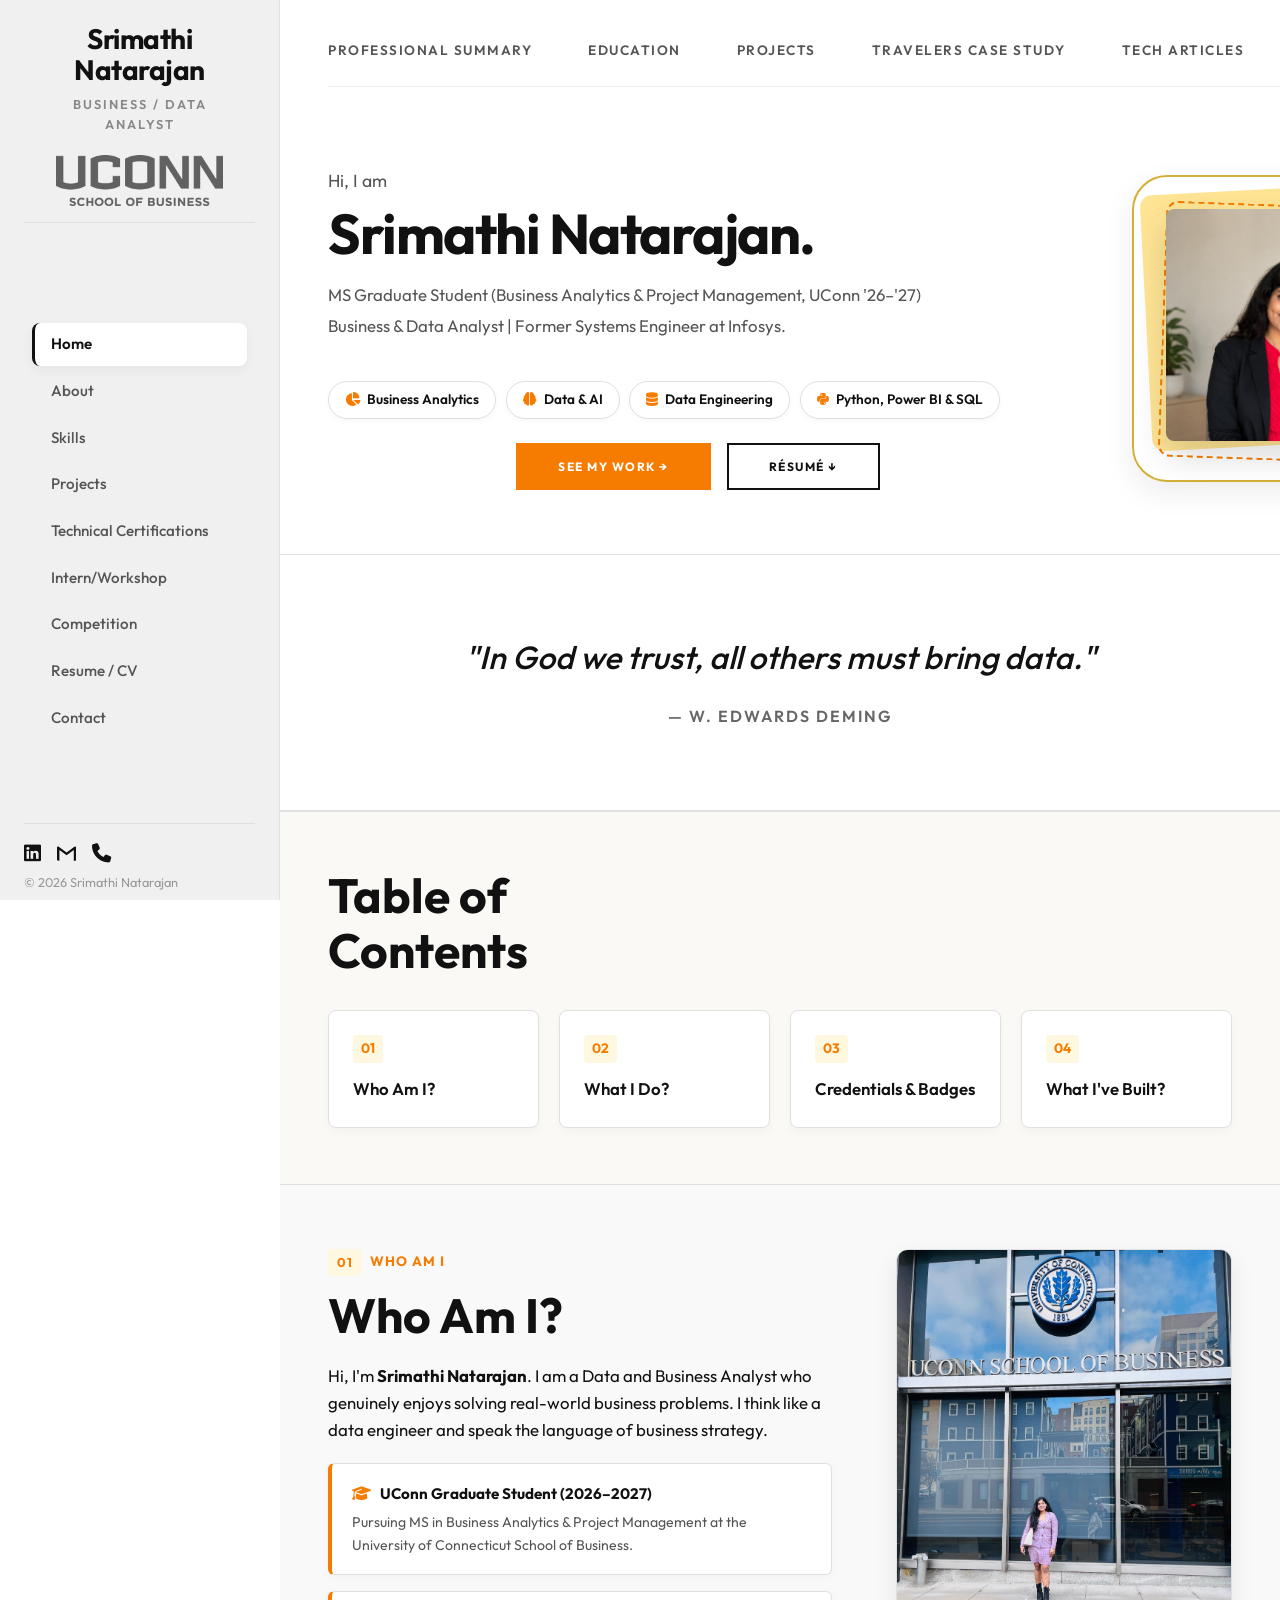
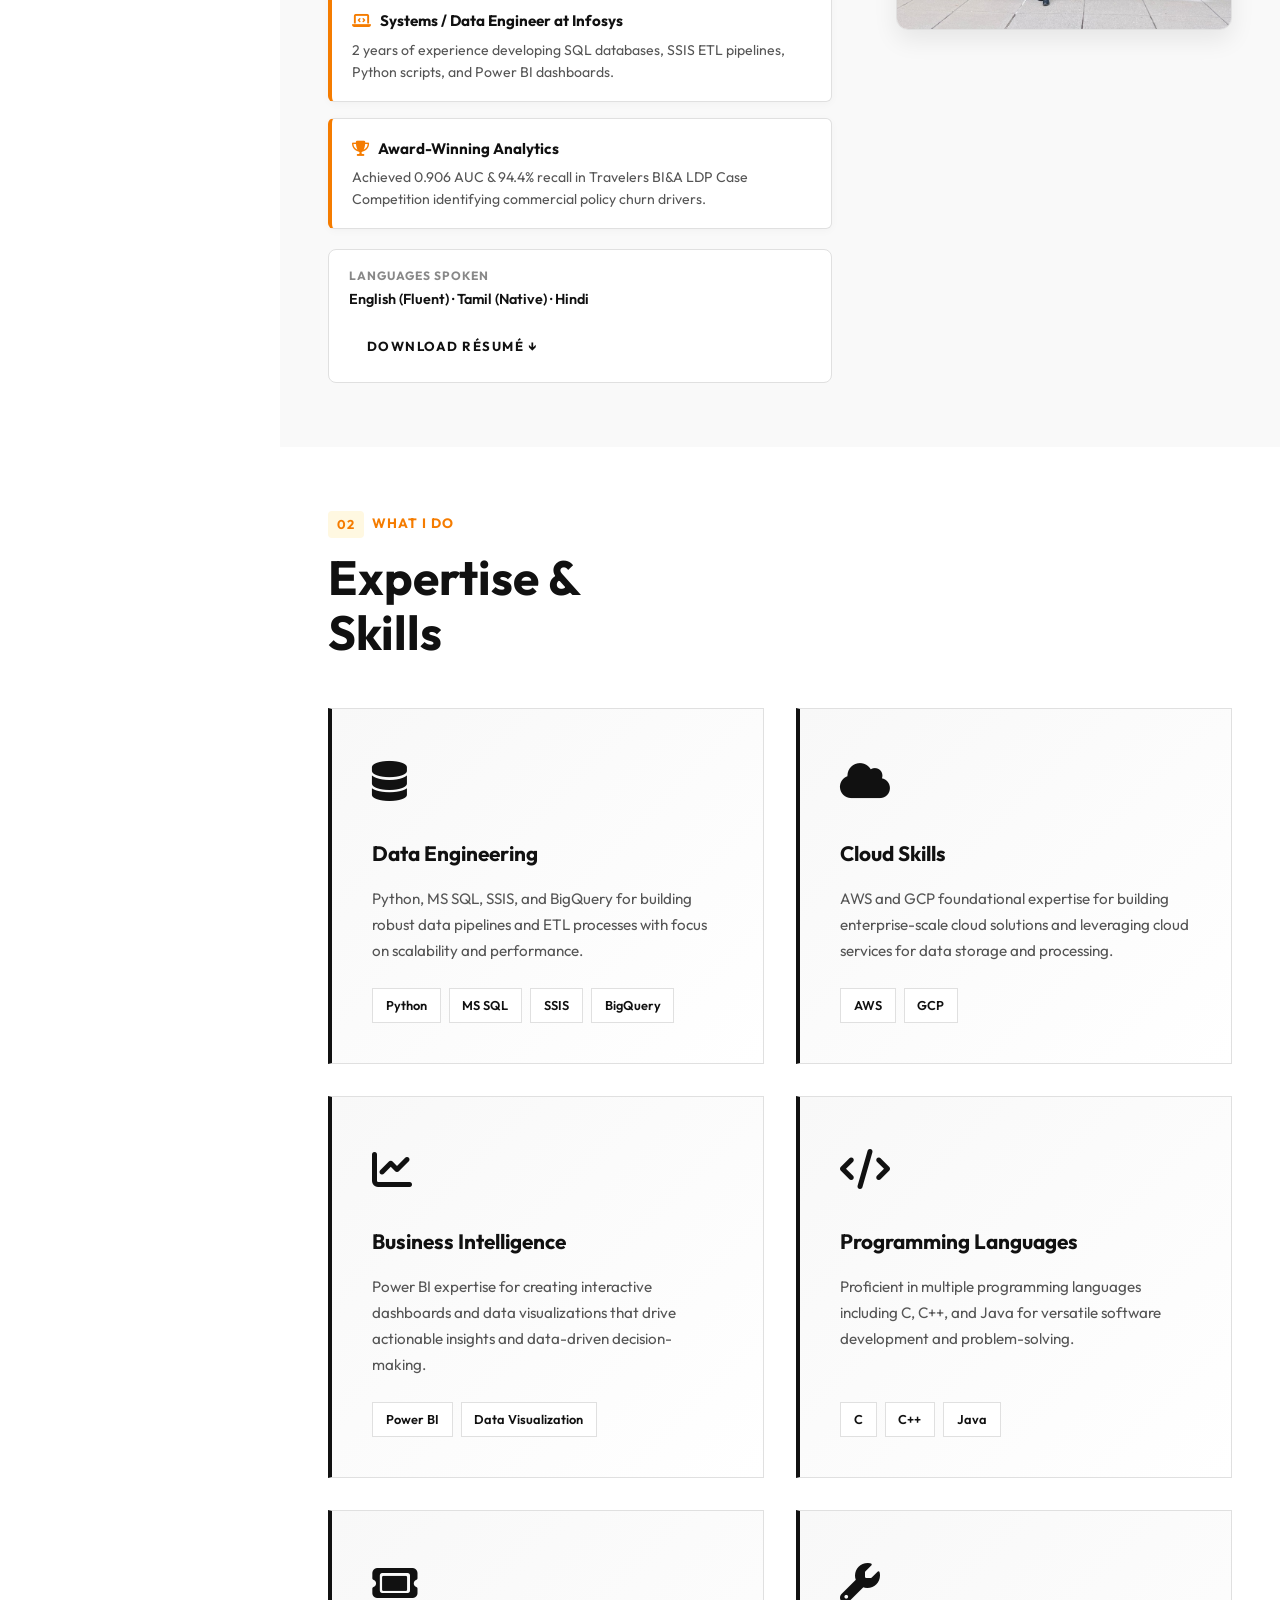
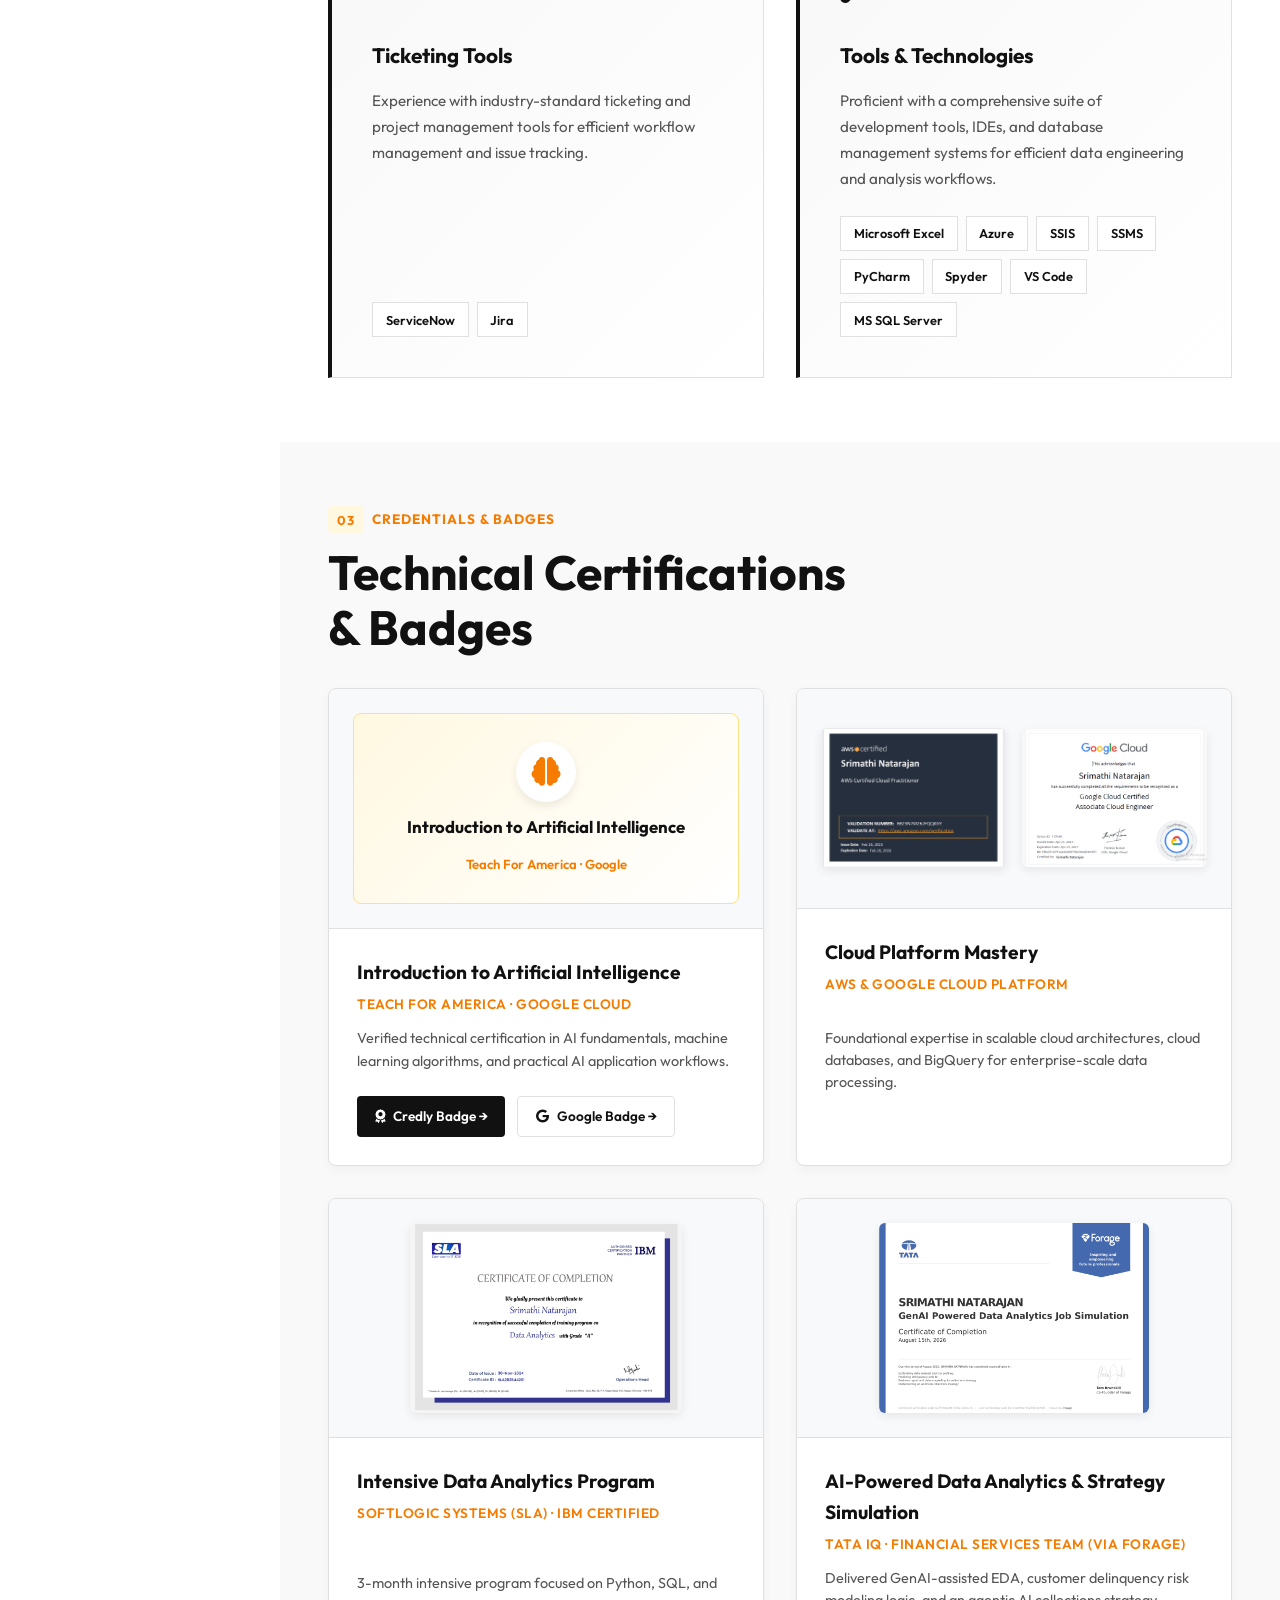
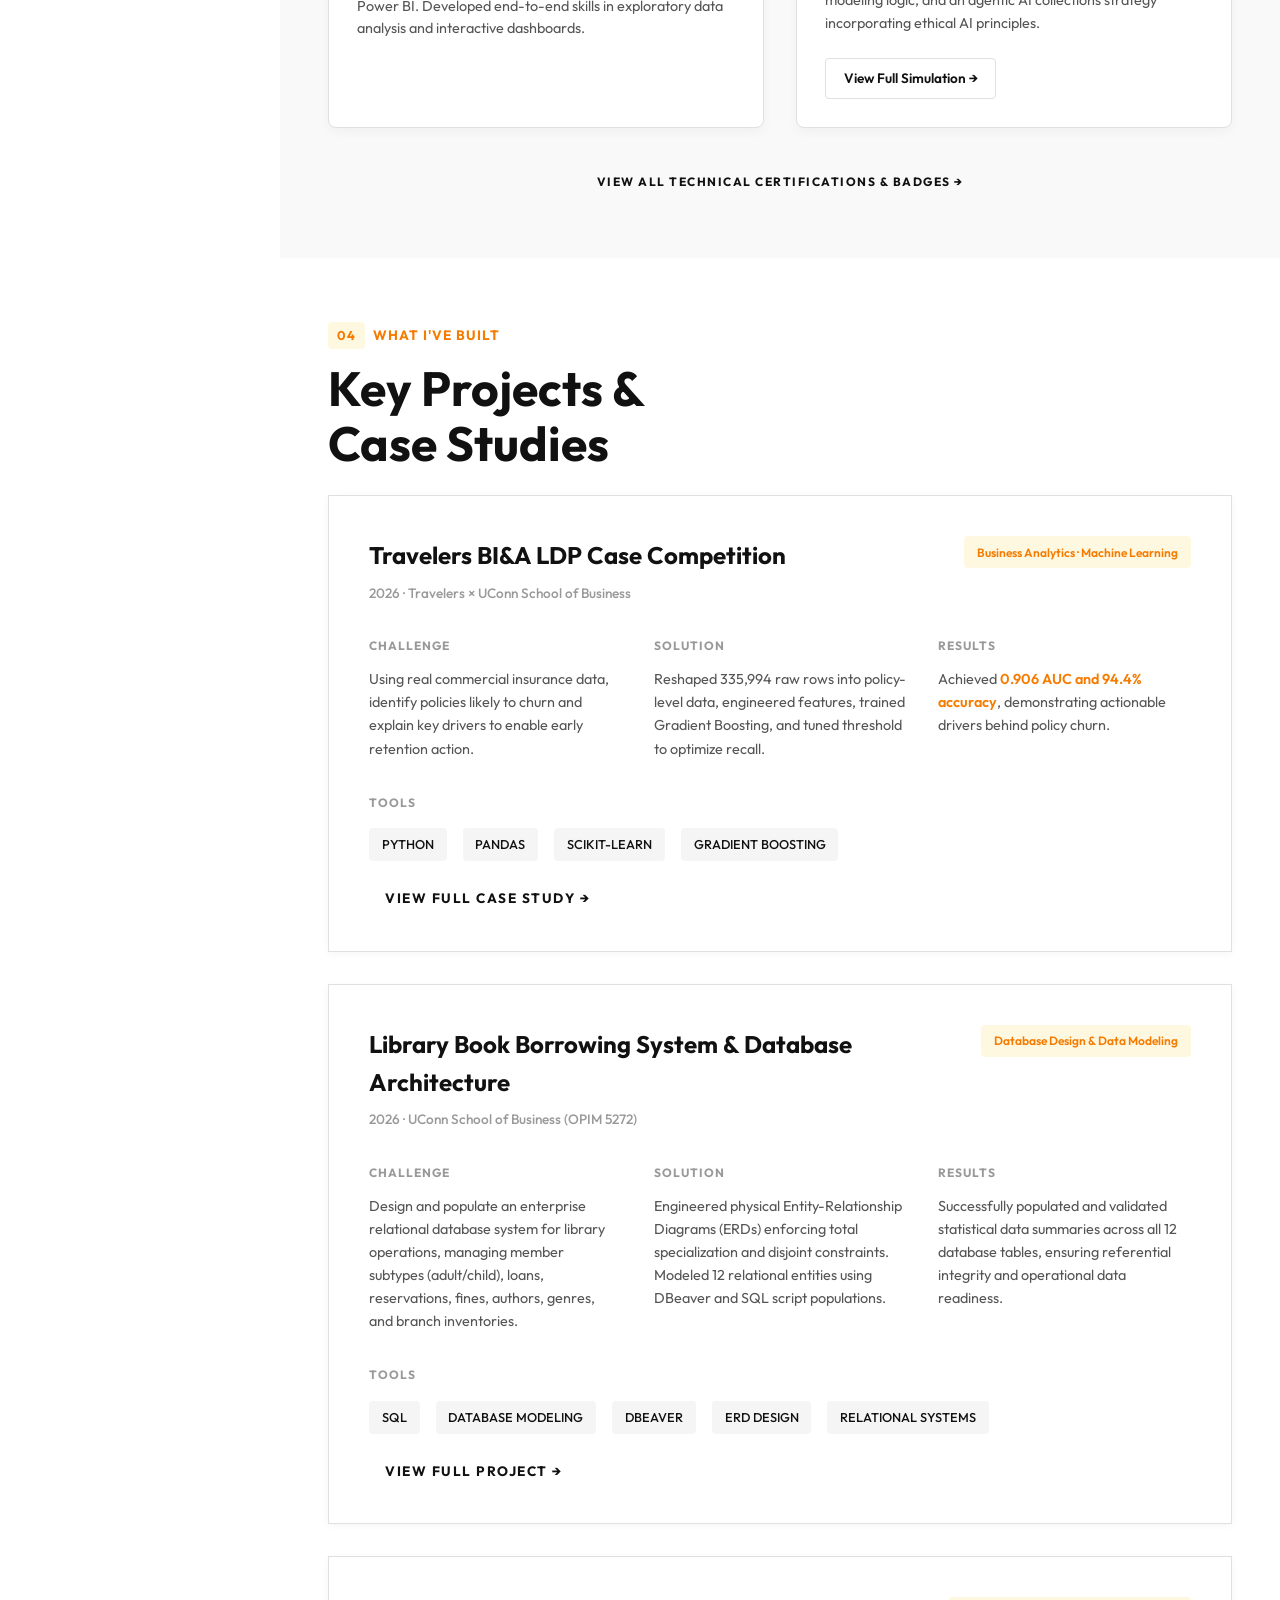
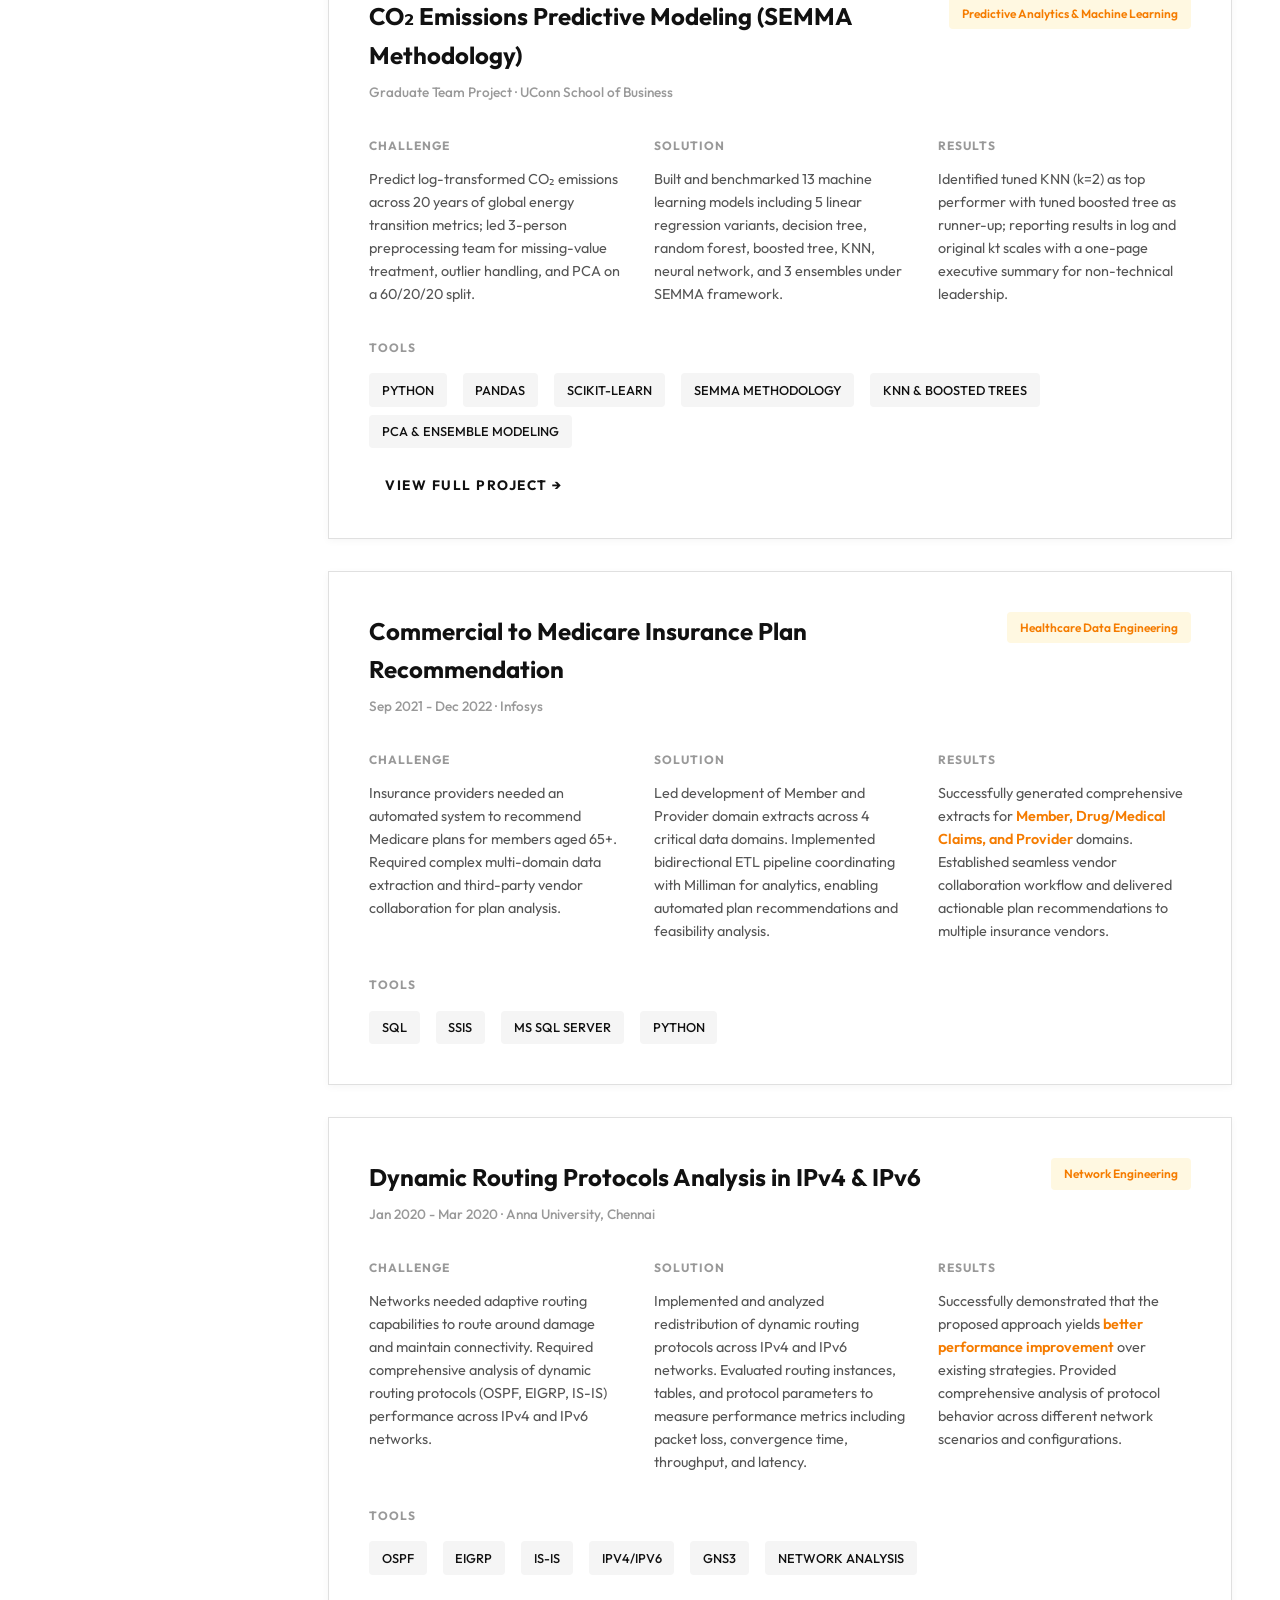
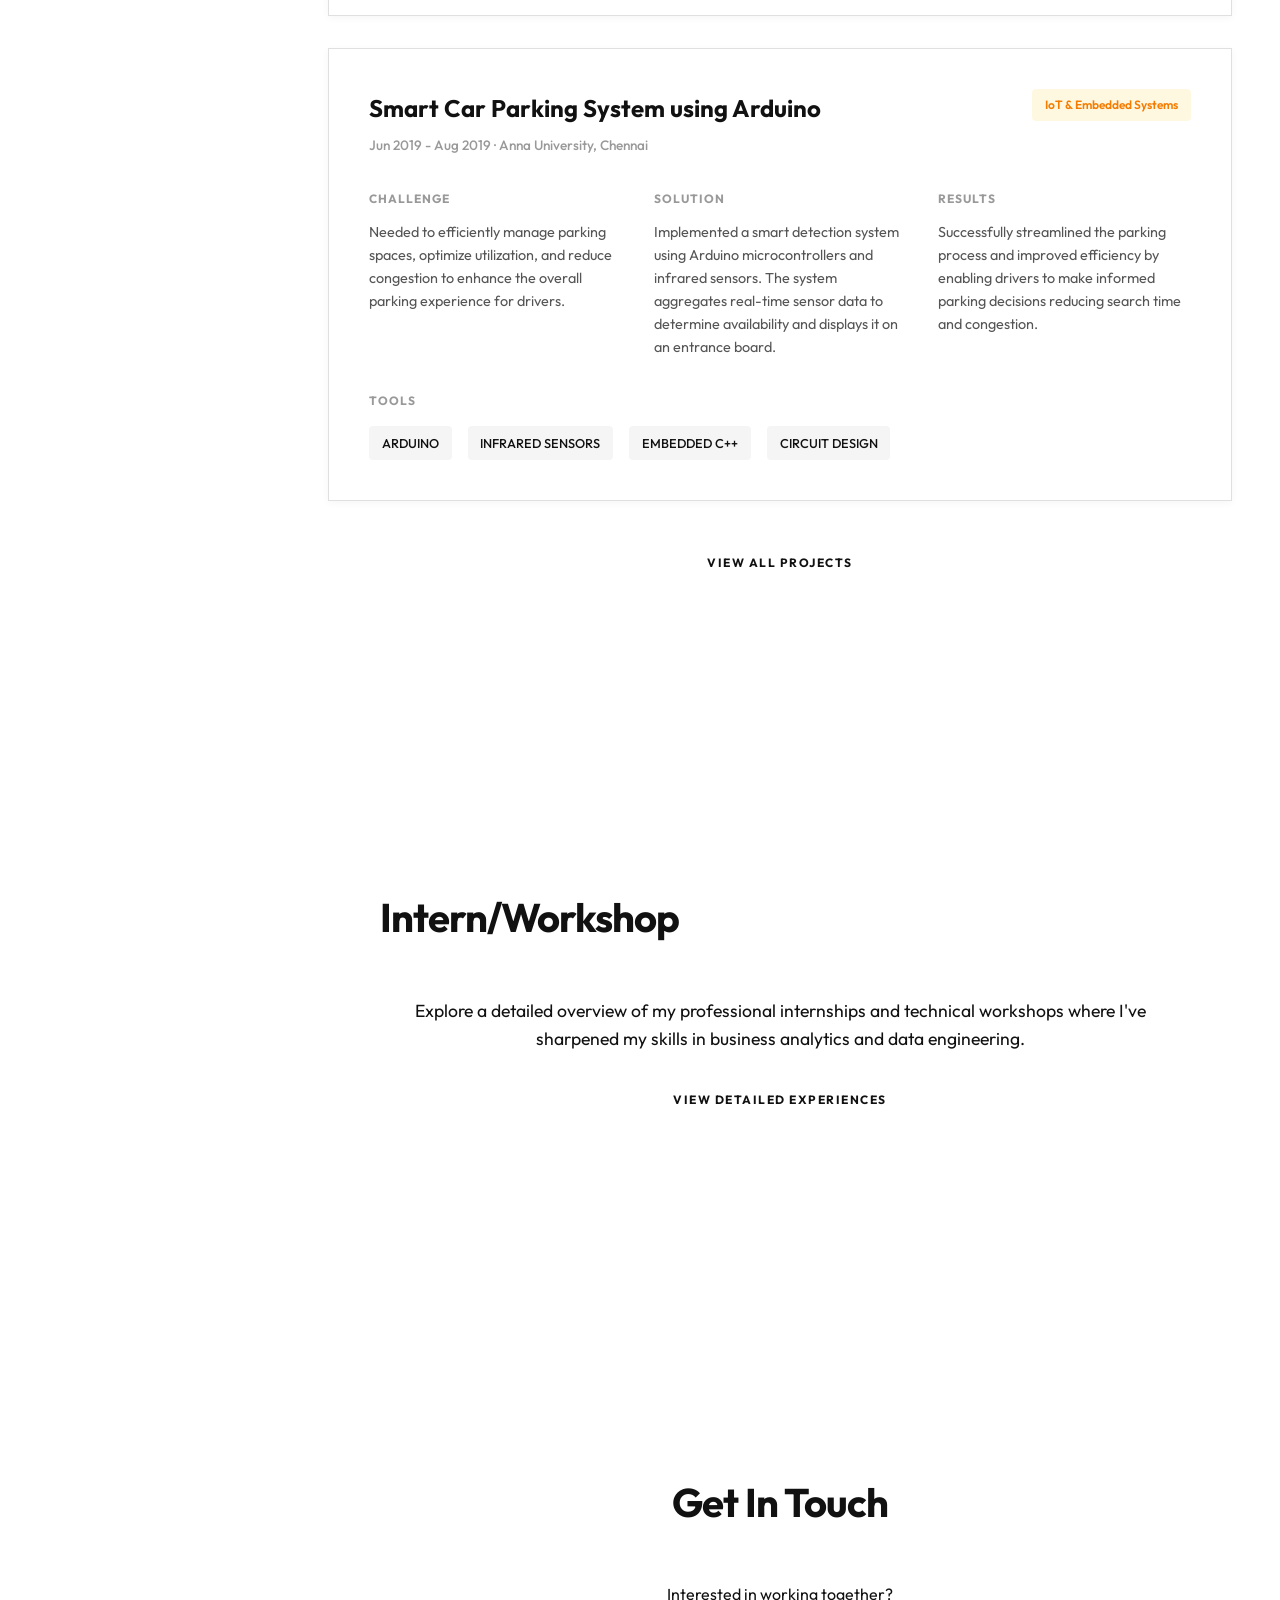
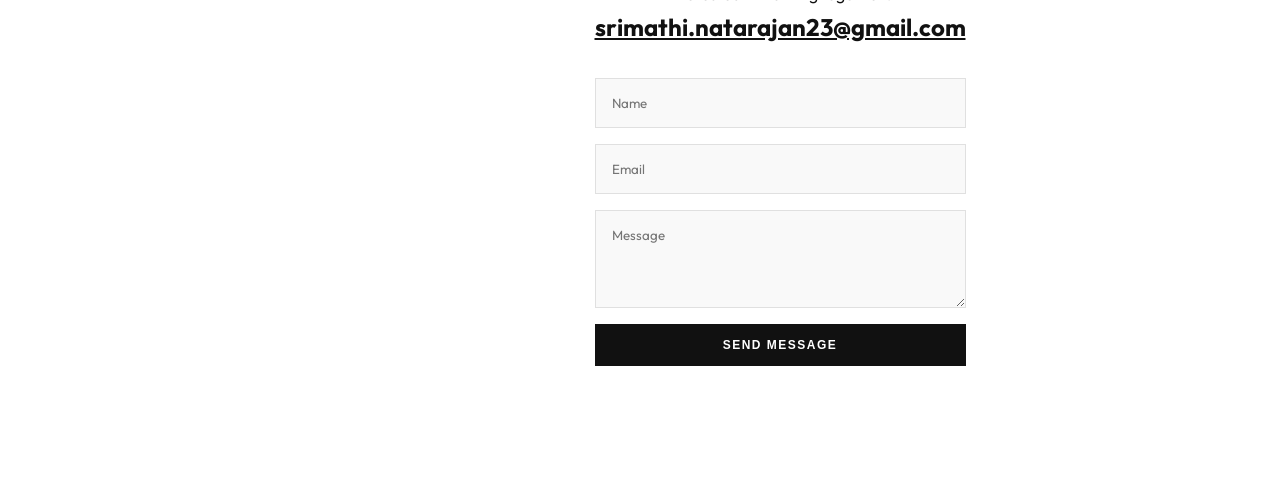
==== commit 30c269e0: "Add files via upload" ====
--- a/index.html
+++ b/index.html
@@ -341,9 +341,33 @@
                                 <h3>Cloud Platform Mastery</h3>
                                 <p class="cert-org">AWS &amp; Google Cloud Platform</p>
                                 <p>Foundational expertise in scalable cloud architectures, cloud databases, and BigQuery for enterprise-scale data processing.</p>
+                            </div>
+                        </div>
+
+                        <!-- Data Analytics Program Card -->
+                        <div class="cert-visual-card">
+                            <div class="cert-media-wrap">
+                                <img src="data_analytics_cert.png" alt="Data Analytics Certificate" class="single-cert-img">
+                            </div>
+                            <div class="cert-body">
+                                <h3>Intensive Data Analytics Program</h3>
+                                <p class="cert-org">Softlogic Systems (SLA) &middot; IBM Certified</p>
+                                <p>3-month intensive program focused on Python, SQL, and Power BI. Developed end-to-end skills in exploratory data analysis and interactive dashboards.</p>
+                            </div>
+                        </div>
+
+                        <!-- Tata iQ AI Data Analytics Job Simulation -->
+                        <div class="cert-visual-card">
+                            <div class="cert-media-wrap">
+                                <img src="tata_iq_genai_certificate.png" alt="Tata iQ GenAI Powered Data Analytics Job Simulation Certificate" class="single-cert-img">
+                            </div>
+                            <div class="cert-body">
+                                <h3>AI-Powered Data Analytics &amp; Strategy Simulation</h3>
+                                <p class="cert-org">Tata iQ &middot; Financial Services Team (via Forage)</p>
+                                <p>Delivered GenAI-assisted EDA, customer delinquency risk modeling logic, and an agentic AI collections strategy incorporating ethical AI principles.</p>
                                 <div class="cert-links">
                                     <a href="certifications.html" class="cert-link-btn btn-outline-cert">
-                                        View All Certifications &rarr;
+                                        View Full Simulation &rarr;
                                     </a>
                                 </div>
                             </div>
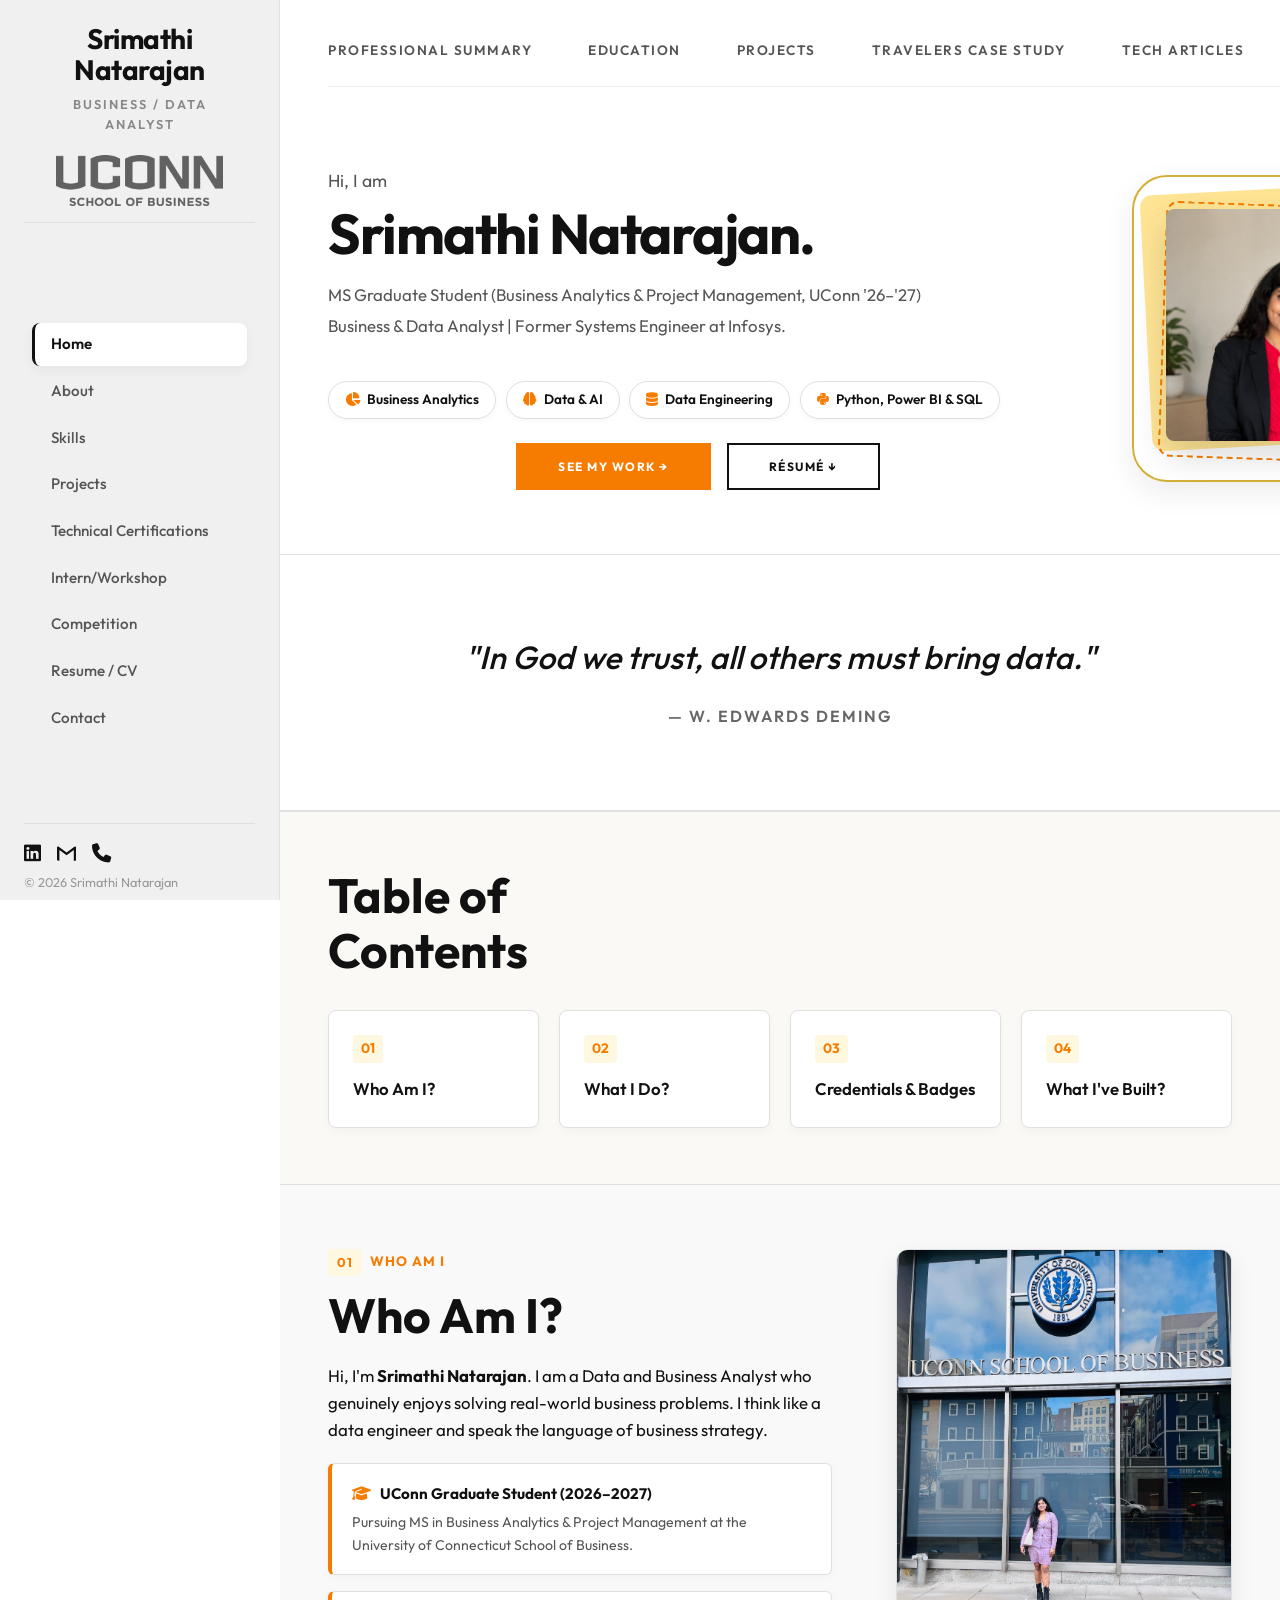
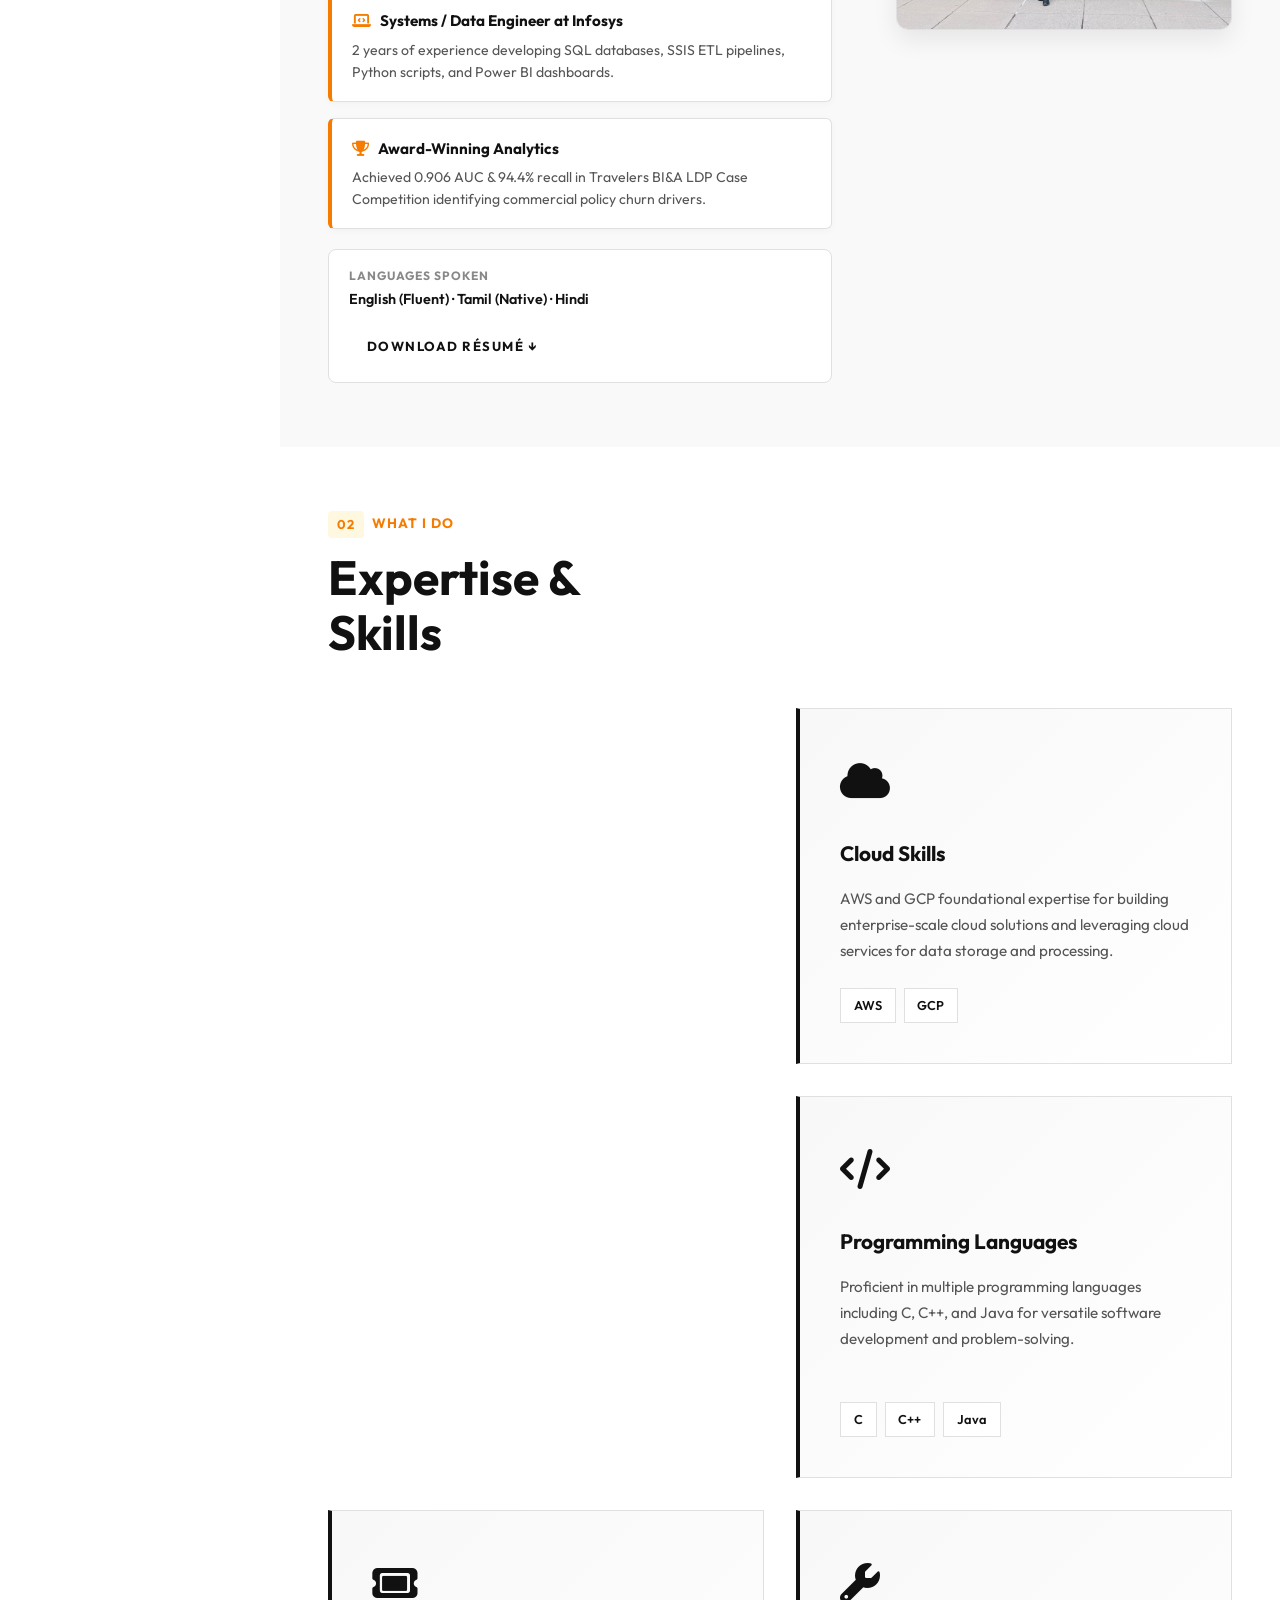
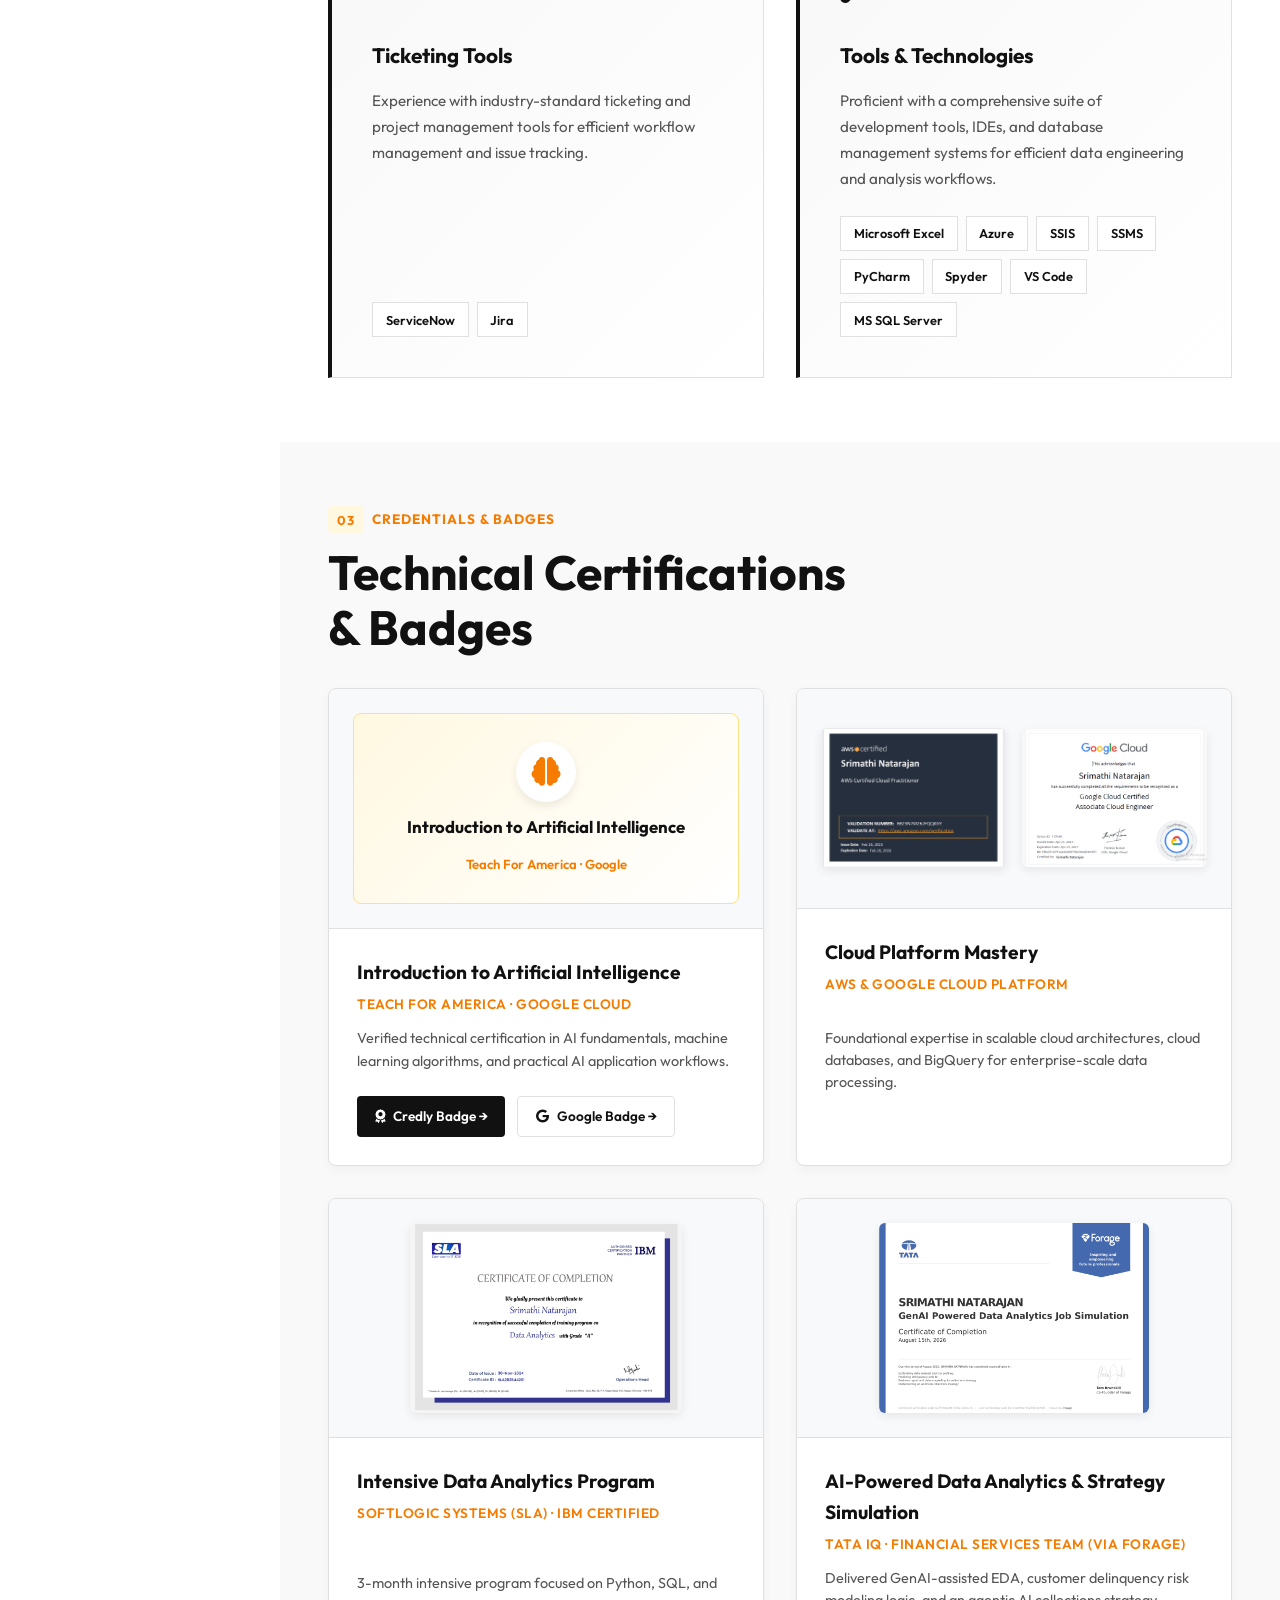
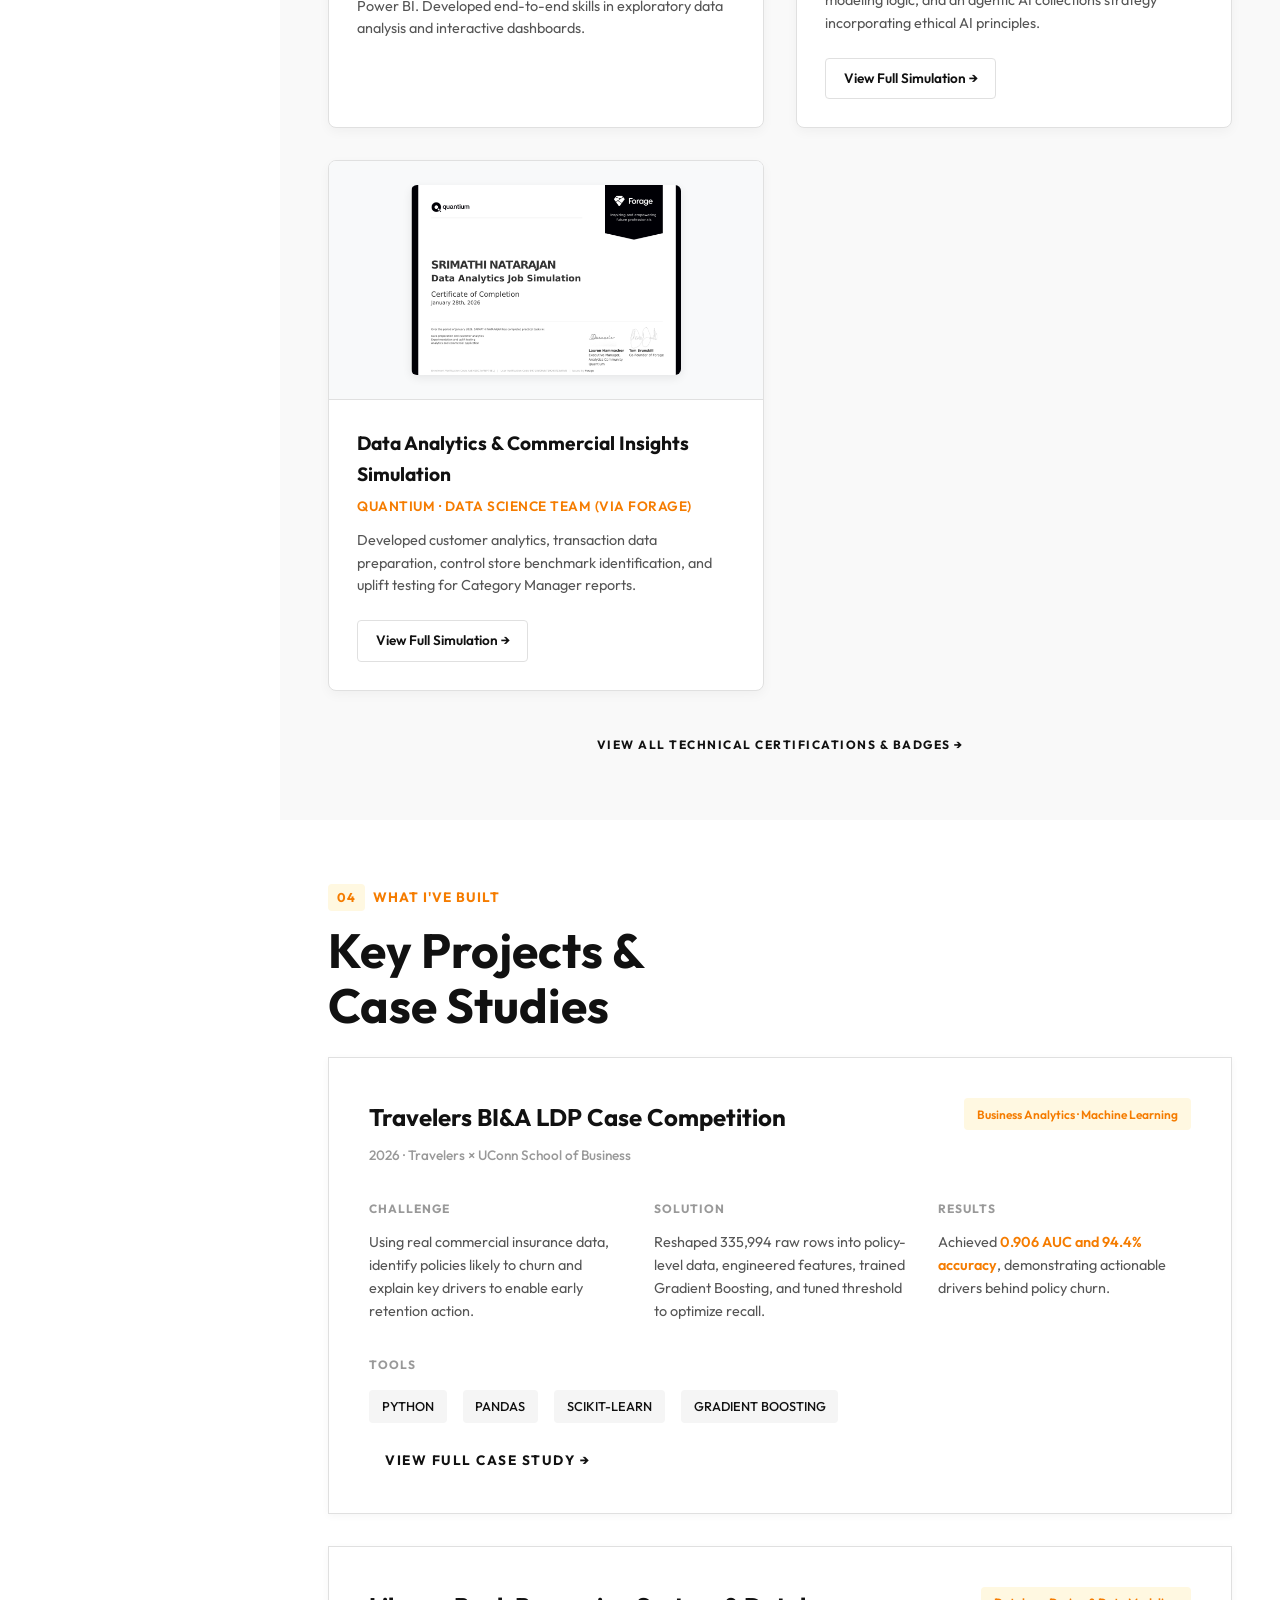
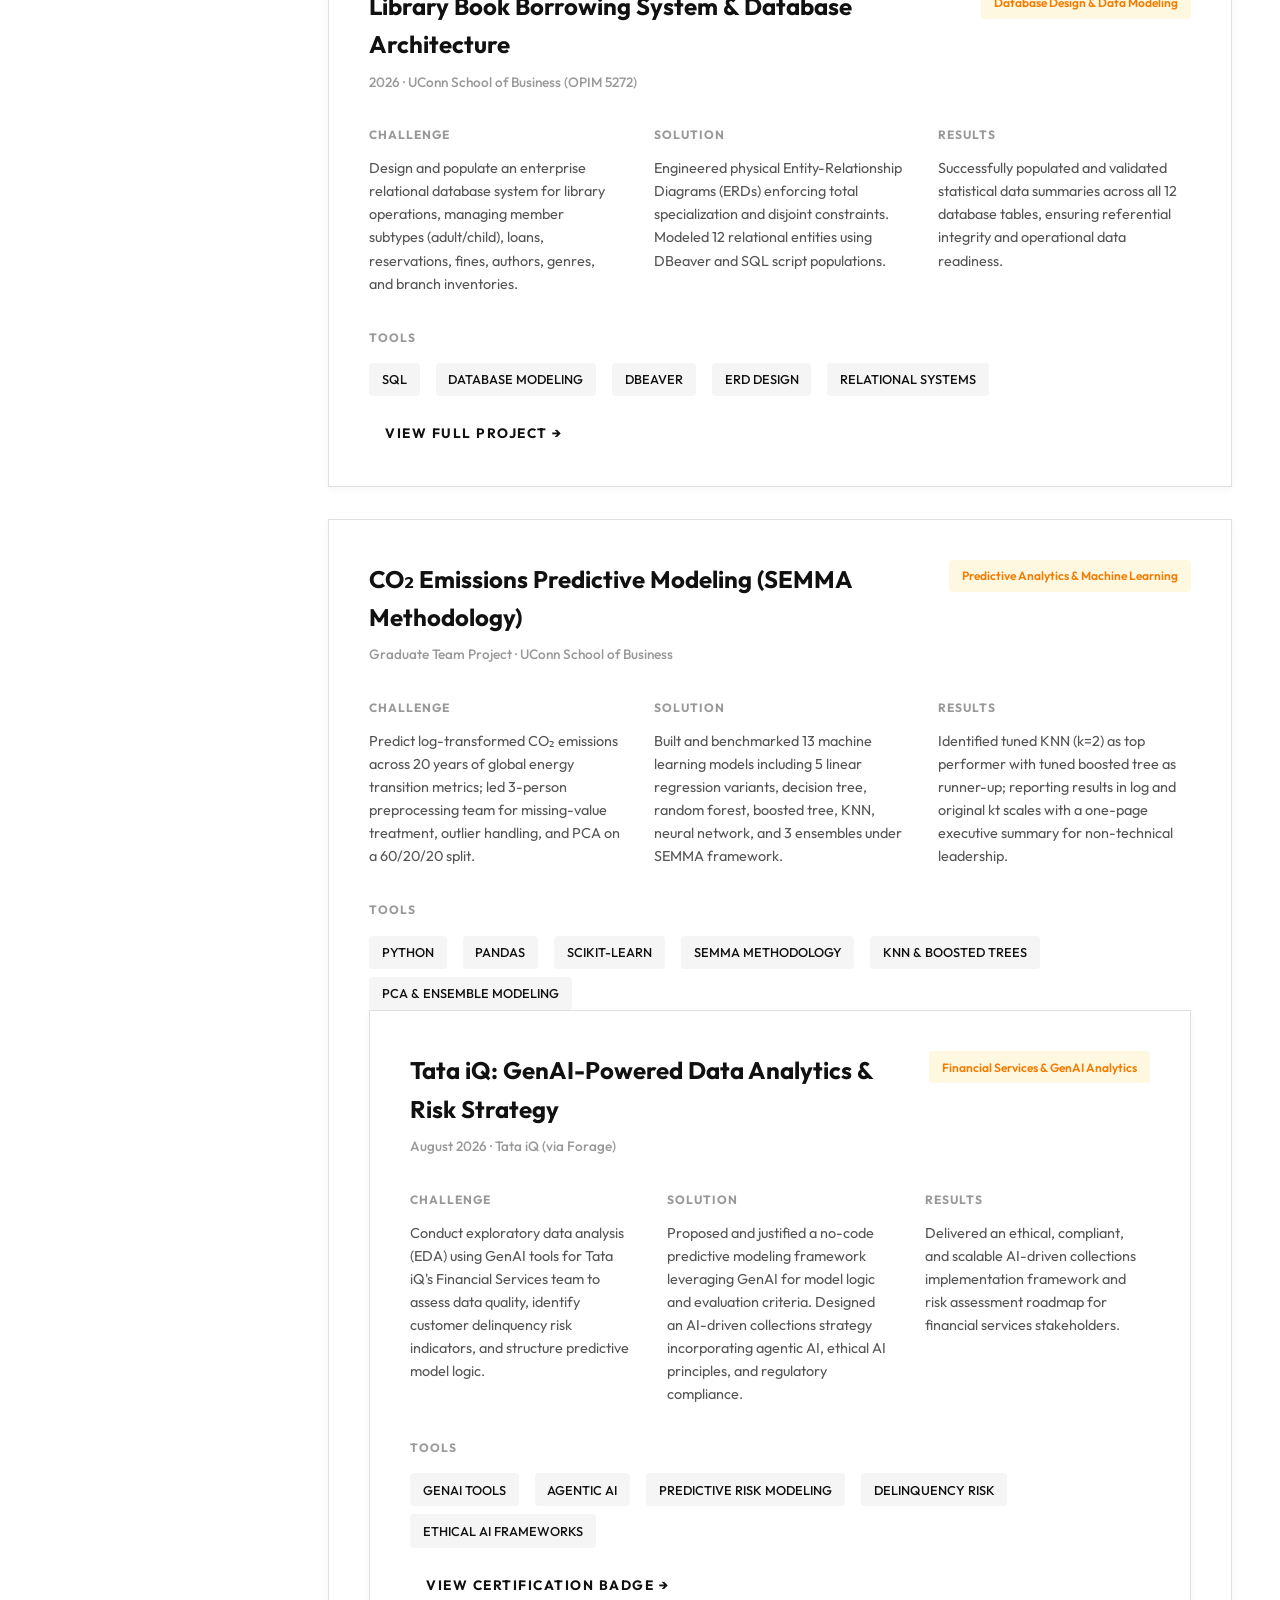
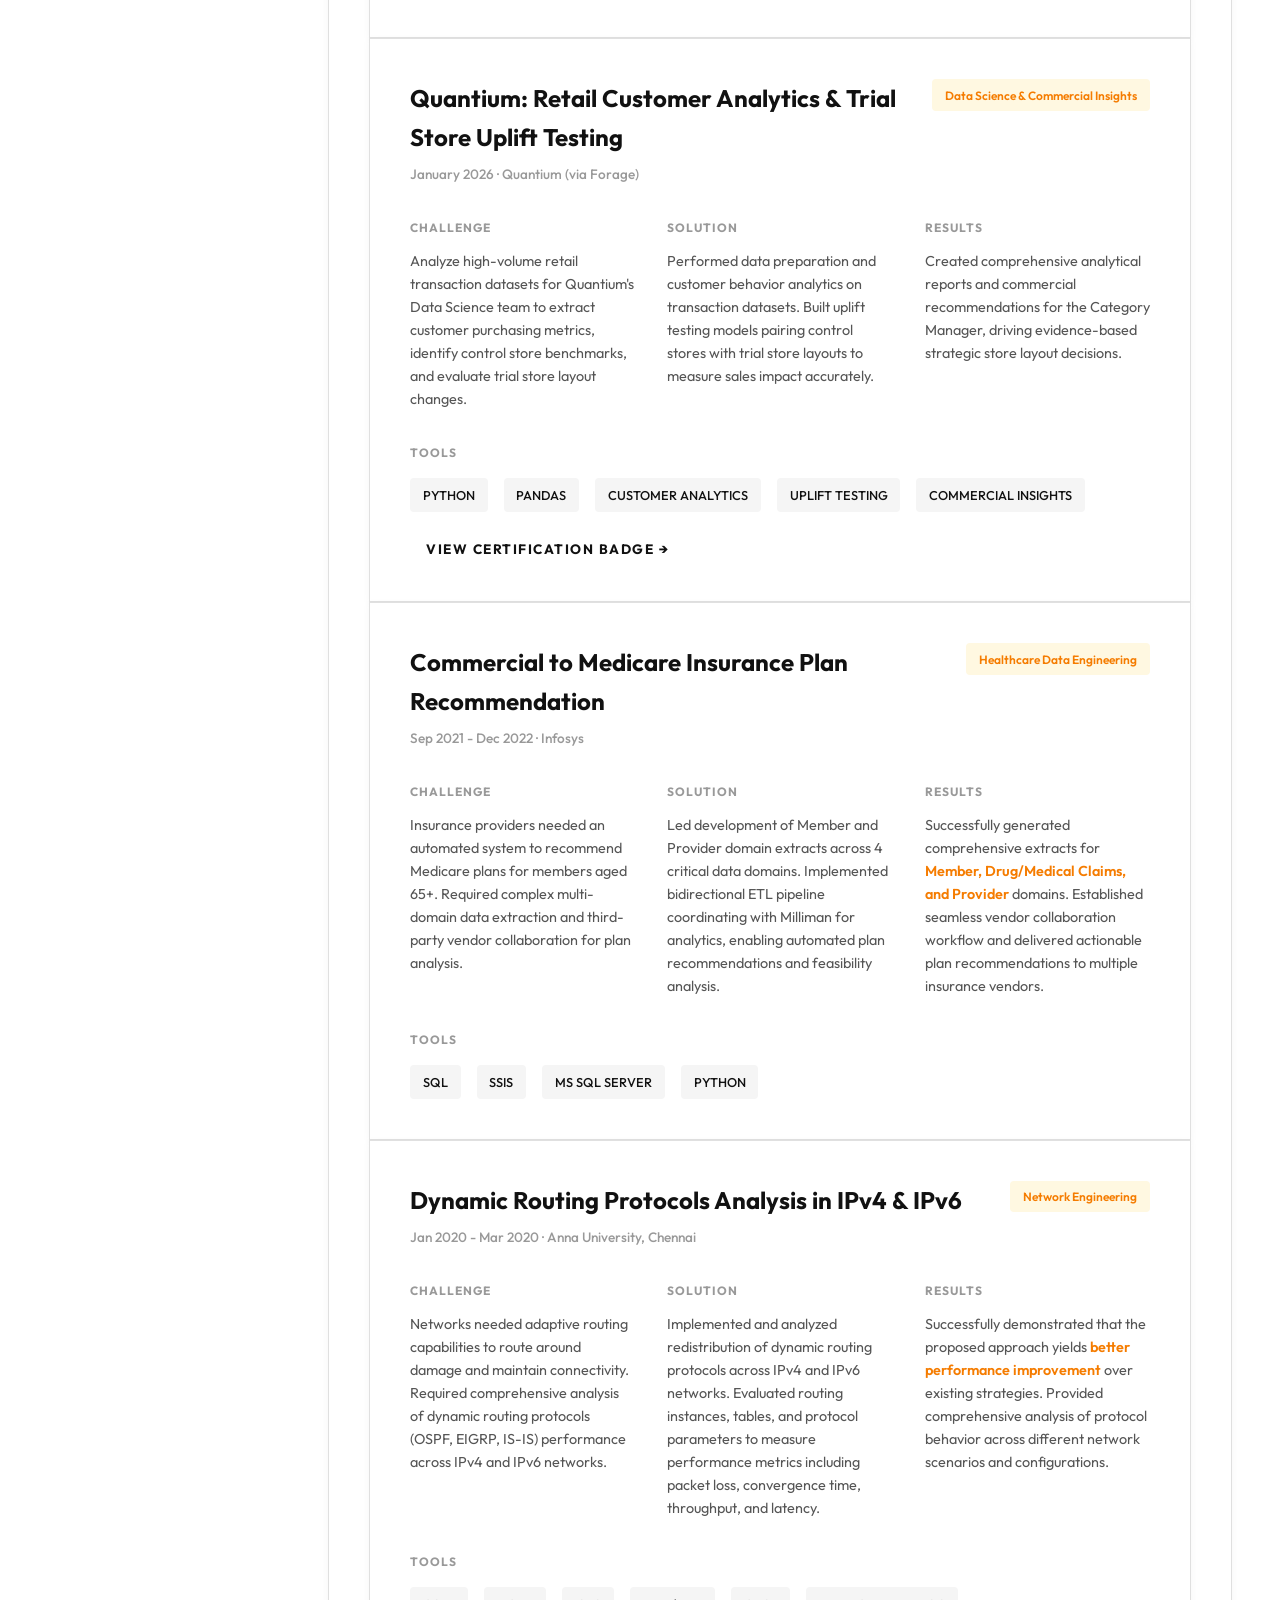
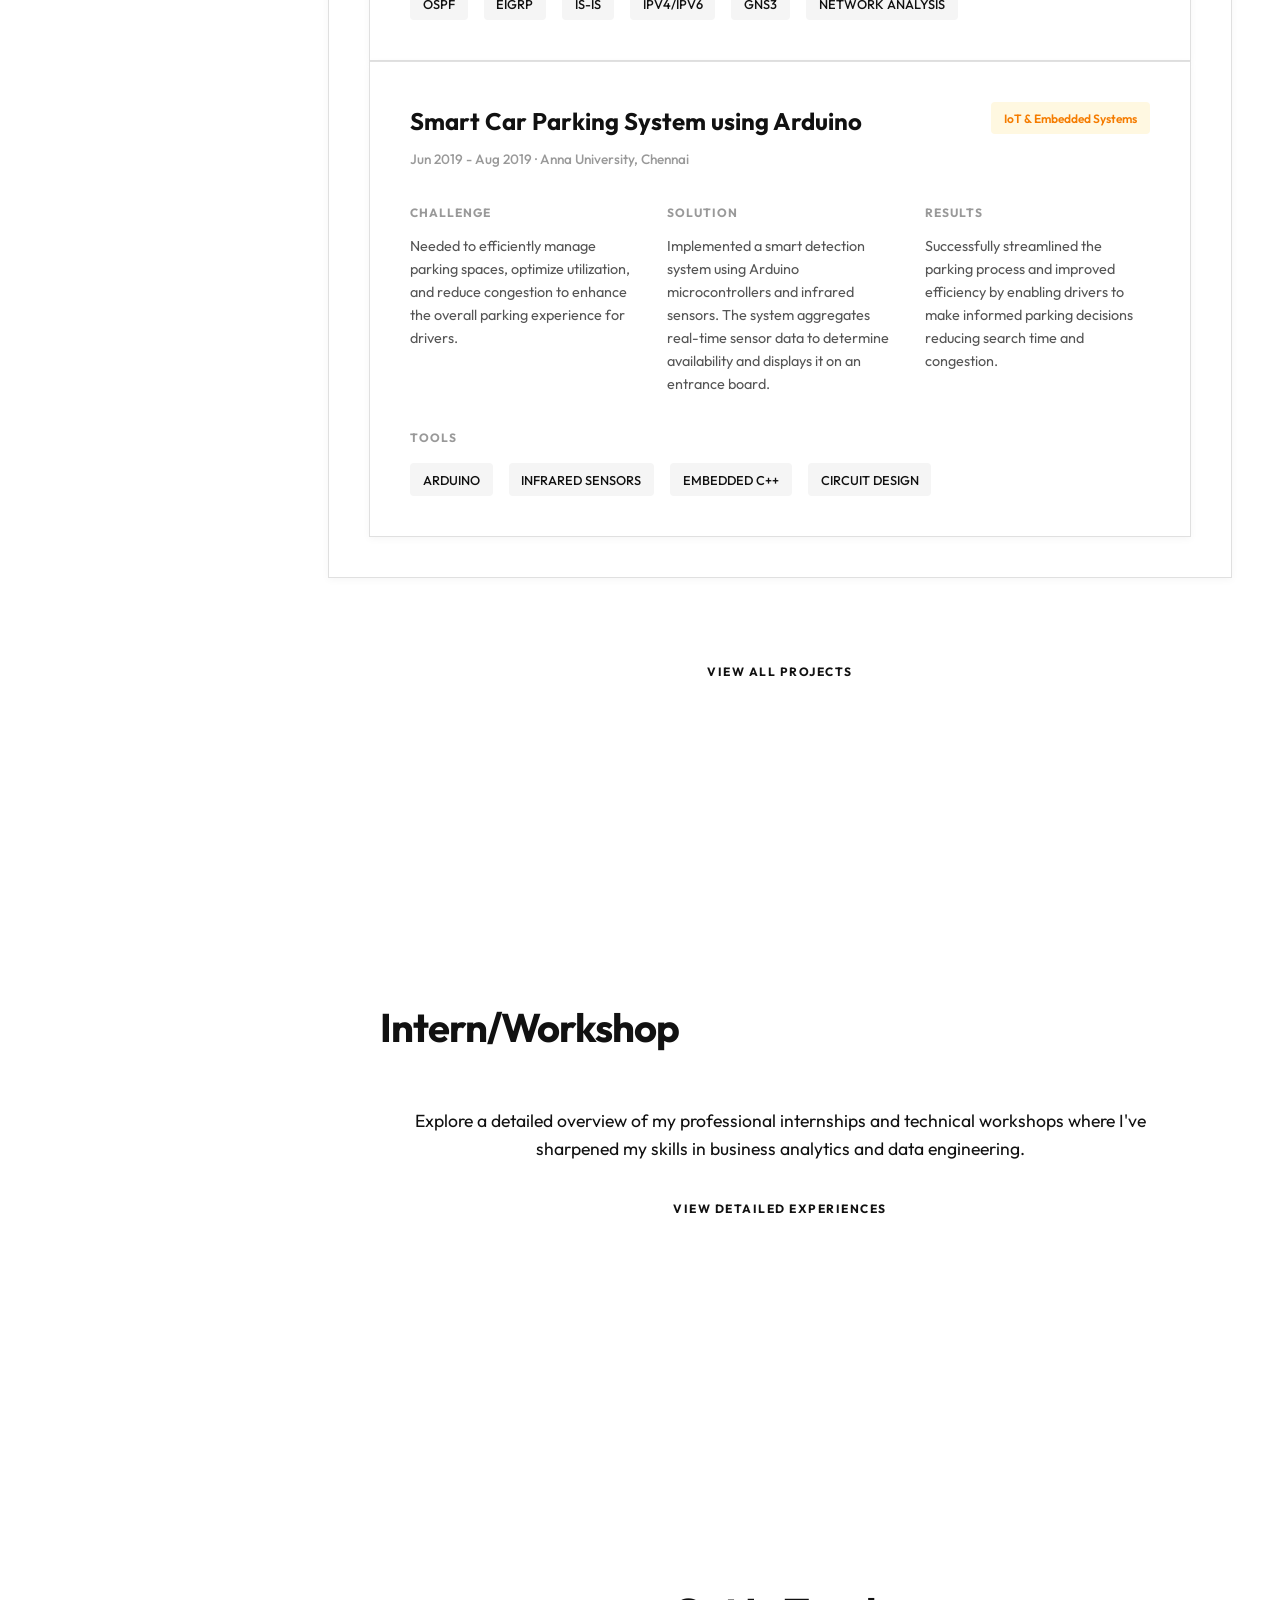
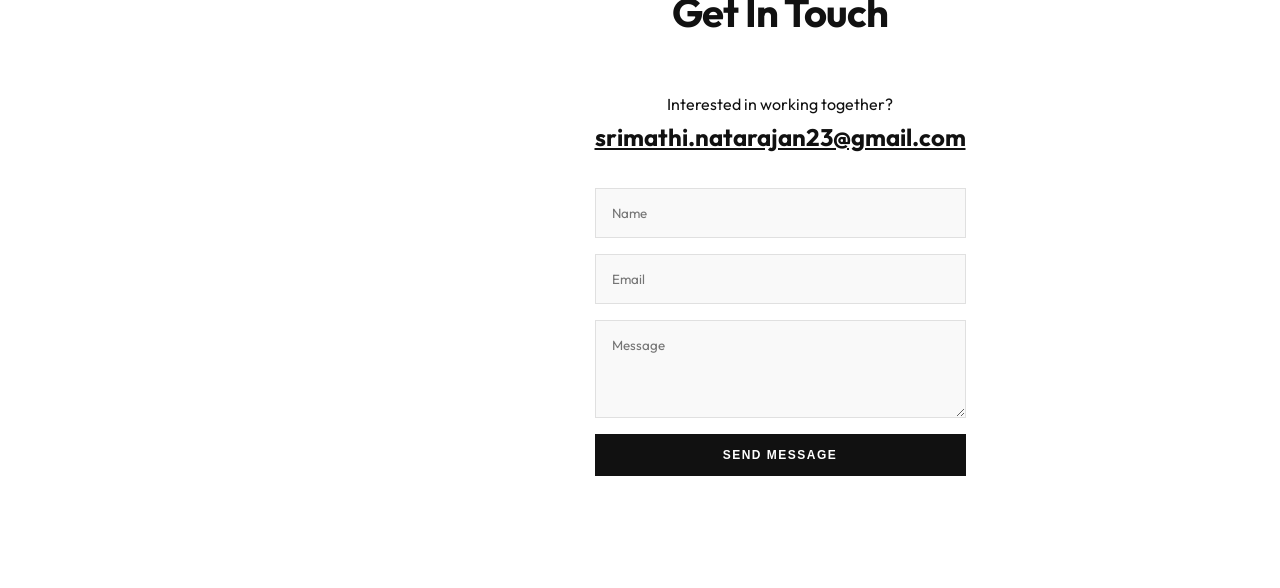
==== commit 1cf9bd3e: "Add files via upload" ====
--- a/index.html
+++ b/index.html
@@ -373,6 +373,23 @@
                             </div>
                         </div>
 
+                        <!-- Quantium Data Analytics Job Simulation -->
+                        <div class="cert-visual-card">
+                            <div class="cert-media-wrap">
+                                <img src="quantium_data_analytics_certificate.png" alt="Quantium Data Analytics Job Simulation Certificate" class="single-cert-img">
+                            </div>
+                            <div class="cert-body">
+                                <h3>Data Analytics &amp; Commercial Insights Simulation</h3>
+                                <p class="cert-org">Quantium &middot; Data Science Team (via Forage)</p>
+                                <p>Developed customer analytics, transaction data preparation, control store benchmark identification, and uplift testing for Category Manager reports.</p>
+                                <div class="cert-links">
+                                    <a href="certifications.html" class="cert-link-btn btn-outline-cert">
+                                        View Full Simulation &rarr;
+                                    </a>
+                                </div>
+                            </div>
+                        </div>
+
                     </div>
                     <div style="text-align: center; margin-top: 2.5rem;">
                         <a href="certifications.html" class="btn btn-dark" style="text-decoration: none;">View All Technical Certifications &amp; Badges &rarr;</a>
@@ -501,8 +518,83 @@
                                     <span>PCA &amp; Ensemble Modeling</span>
                                 </div>
                             </div>
+                        <!-- Tata iQ GenAI Powered Data Analytics Simulation -->
+                        <div class="project-card-modern">
+                            <div class="project-header">
+                                <h3>Tata iQ: GenAI-Powered Data Analytics &amp; Risk Strategy</h3>
+                                <span class="project-badge">Financial Services &amp; GenAI Analytics</span>
+                            </div>
+                            <p class="project-date">August 2026 &middot; Tata iQ (via Forage)</p>
+
+                            <div class="project-sections">
+                                <div class="project-section">
+                                    <h4>CHALLENGE</h4>
+                                    <p>Conduct exploratory data analysis (EDA) using GenAI tools for Tata iQ's Financial Services team to assess data quality, identify customer delinquency risk indicators, and structure predictive model logic.</p>
+                                </div>
+
+                                <div class="project-section">
+                                    <h4>SOLUTION</h4>
+                                    <p>Proposed and justified a no-code predictive modeling framework leveraging GenAI for model logic and evaluation criteria. Designed an AI-driven collections strategy incorporating agentic AI, ethical AI principles, and regulatory compliance.</p>
+                                </div>
+
+                                <div class="project-section">
+                                    <h4>RESULTS</h4>
+                                    <p>Delivered an ethical, compliant, and scalable AI-driven collections implementation framework and risk assessment roadmap for financial services stakeholders.</p>
+                                </div>
+                            </div>
+
+                            <div class="project-tools">
+                                <h4>TOOLS</h4>
+                                <div class="tech-tags">
+                                    <span>GenAI Tools</span>
+                                    <span>Agentic AI</span>
+                                    <span>Predictive Risk Modeling</span>
+                                    <span>Delinquency Risk</span>
+                                    <span>Ethical AI Frameworks</span>
+                                </div>
+                            </div>
                             <div style="margin-top: 1.5rem;">
-                                <a href="sustainable-energy-case-study.html" class="btn btn-dark" style="text-decoration: none; font-size: 0.85rem; padding: 0.5rem 1rem;">View Full Project &rarr;</a>
+                                <a href="certifications.html" class="btn btn-dark" style="text-decoration: none; font-size: 0.85rem; padding: 0.5rem 1rem;">View Certification Badge &rarr;</a>
+                            </div>
+                        </div>
+
+                        <!-- Quantium Data Analytics Job Simulation -->
+                        <div class="project-card-modern">
+                            <div class="project-header">
+                                <h3>Quantium: Retail Customer Analytics &amp; Trial Store Uplift Testing</h3>
+                                <span class="project-badge">Data Science &amp; Commercial Insights</span>
+                            </div>
+                            <p class="project-date">January 2026 &middot; Quantium (via Forage)</p>
+
+                            <div class="project-sections">
+                                <div class="project-section">
+                                    <h4>CHALLENGE</h4>
+                                    <p>Analyze high-volume retail transaction datasets for Quantium's Data Science team to extract customer purchasing metrics, identify control store benchmarks, and evaluate trial store layout changes.</p>
+                                </div>
+
+                                <div class="project-section">
+                                    <h4>SOLUTION</h4>
+                                    <p>Performed data preparation and customer behavior analytics on transaction datasets. Built uplift testing models pairing control stores with trial store layouts to measure sales impact accurately.</p>
+                                </div>
+
+                                <div class="project-section">
+                                    <h4>RESULTS</h4>
+                                    <p>Created comprehensive analytical reports and commercial recommendations for the Category Manager, driving evidence-based strategic store layout decisions.</p>
+                                </div>
+                            </div>
+
+                            <div class="project-tools">
+                                <h4>TOOLS</h4>
+                                <div class="tech-tags">
+                                    <span>Python</span>
+                                    <span>pandas</span>
+                                    <span>Customer Analytics</span>
+                                    <span>Uplift Testing</span>
+                                    <span>Commercial Insights</span>
+                                </div>
+                            </div>
+                            <div style="margin-top: 1.5rem;">
+                                <a href="certifications.html" class="btn btn-dark" style="text-decoration: none; font-size: 0.85rem; padding: 0.5rem 1rem;">View Certification Badge &rarr;</a>
                             </div>
                         </div>
 
